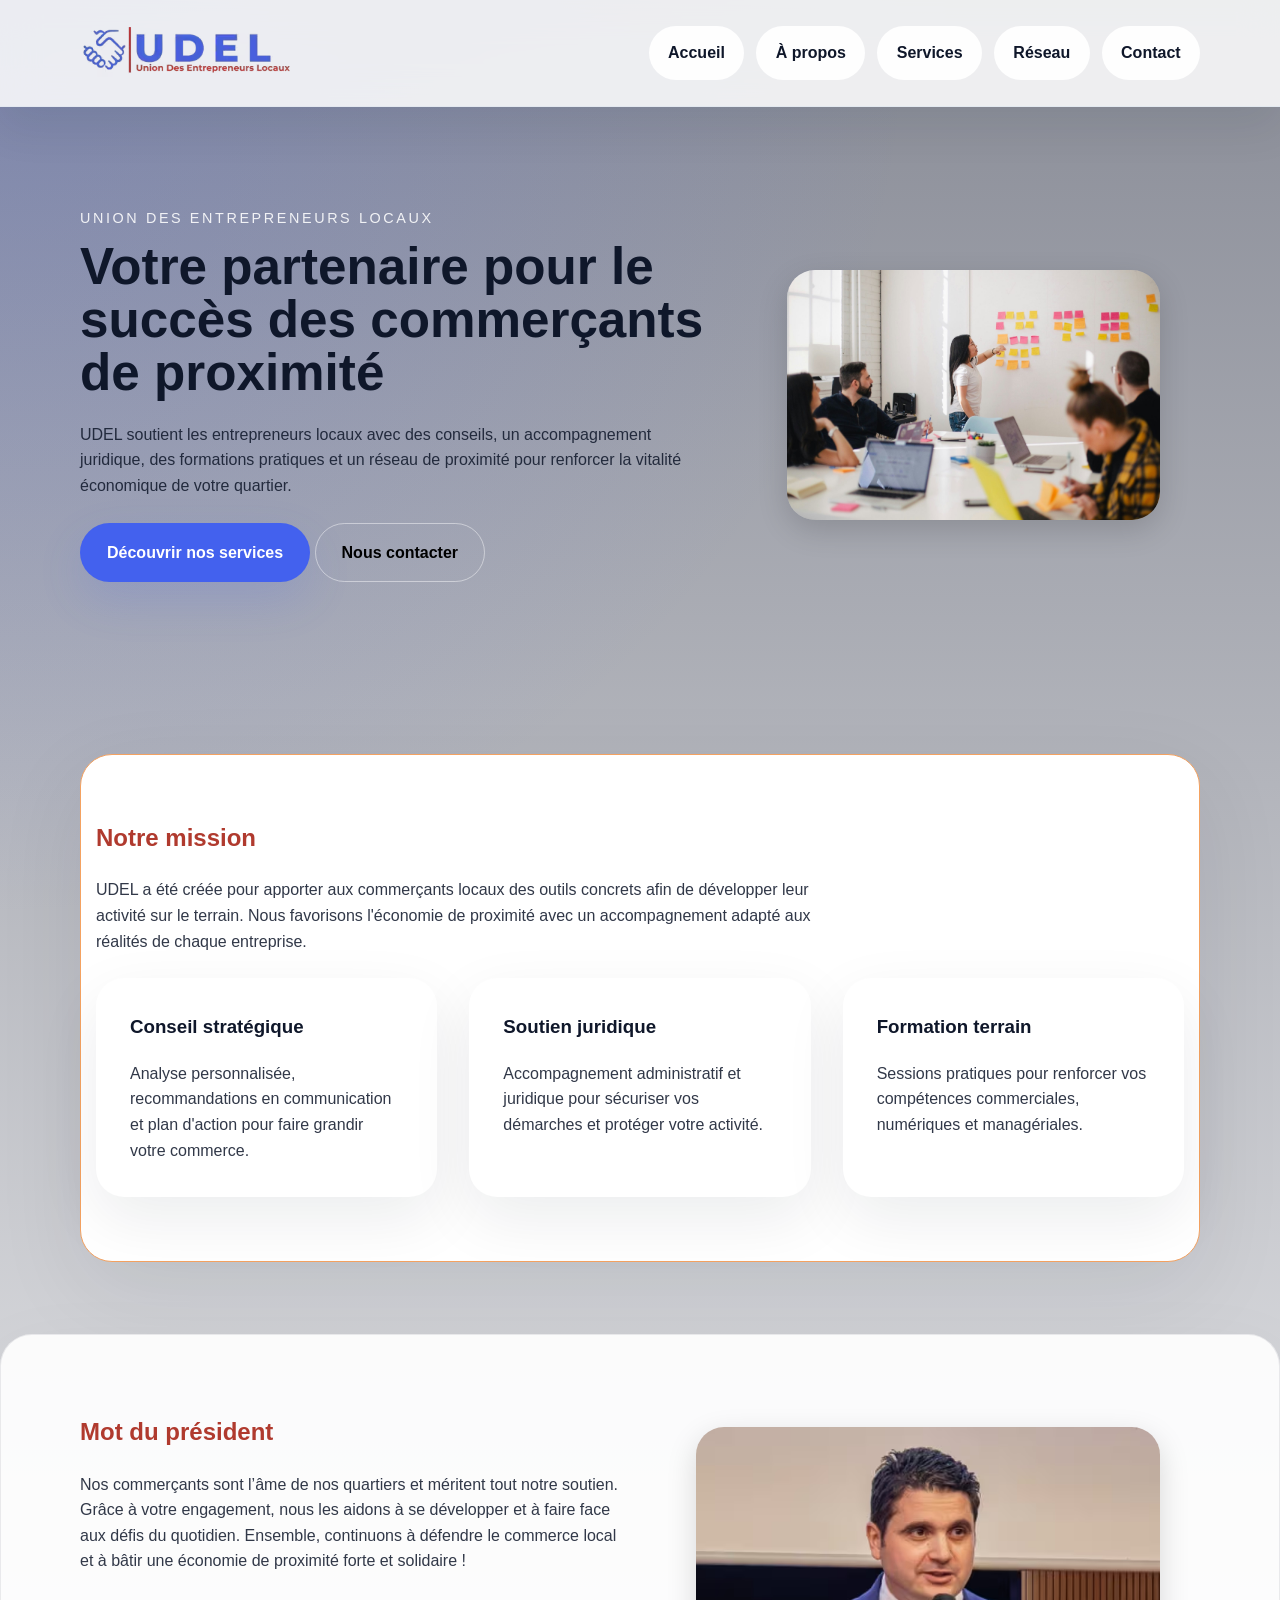
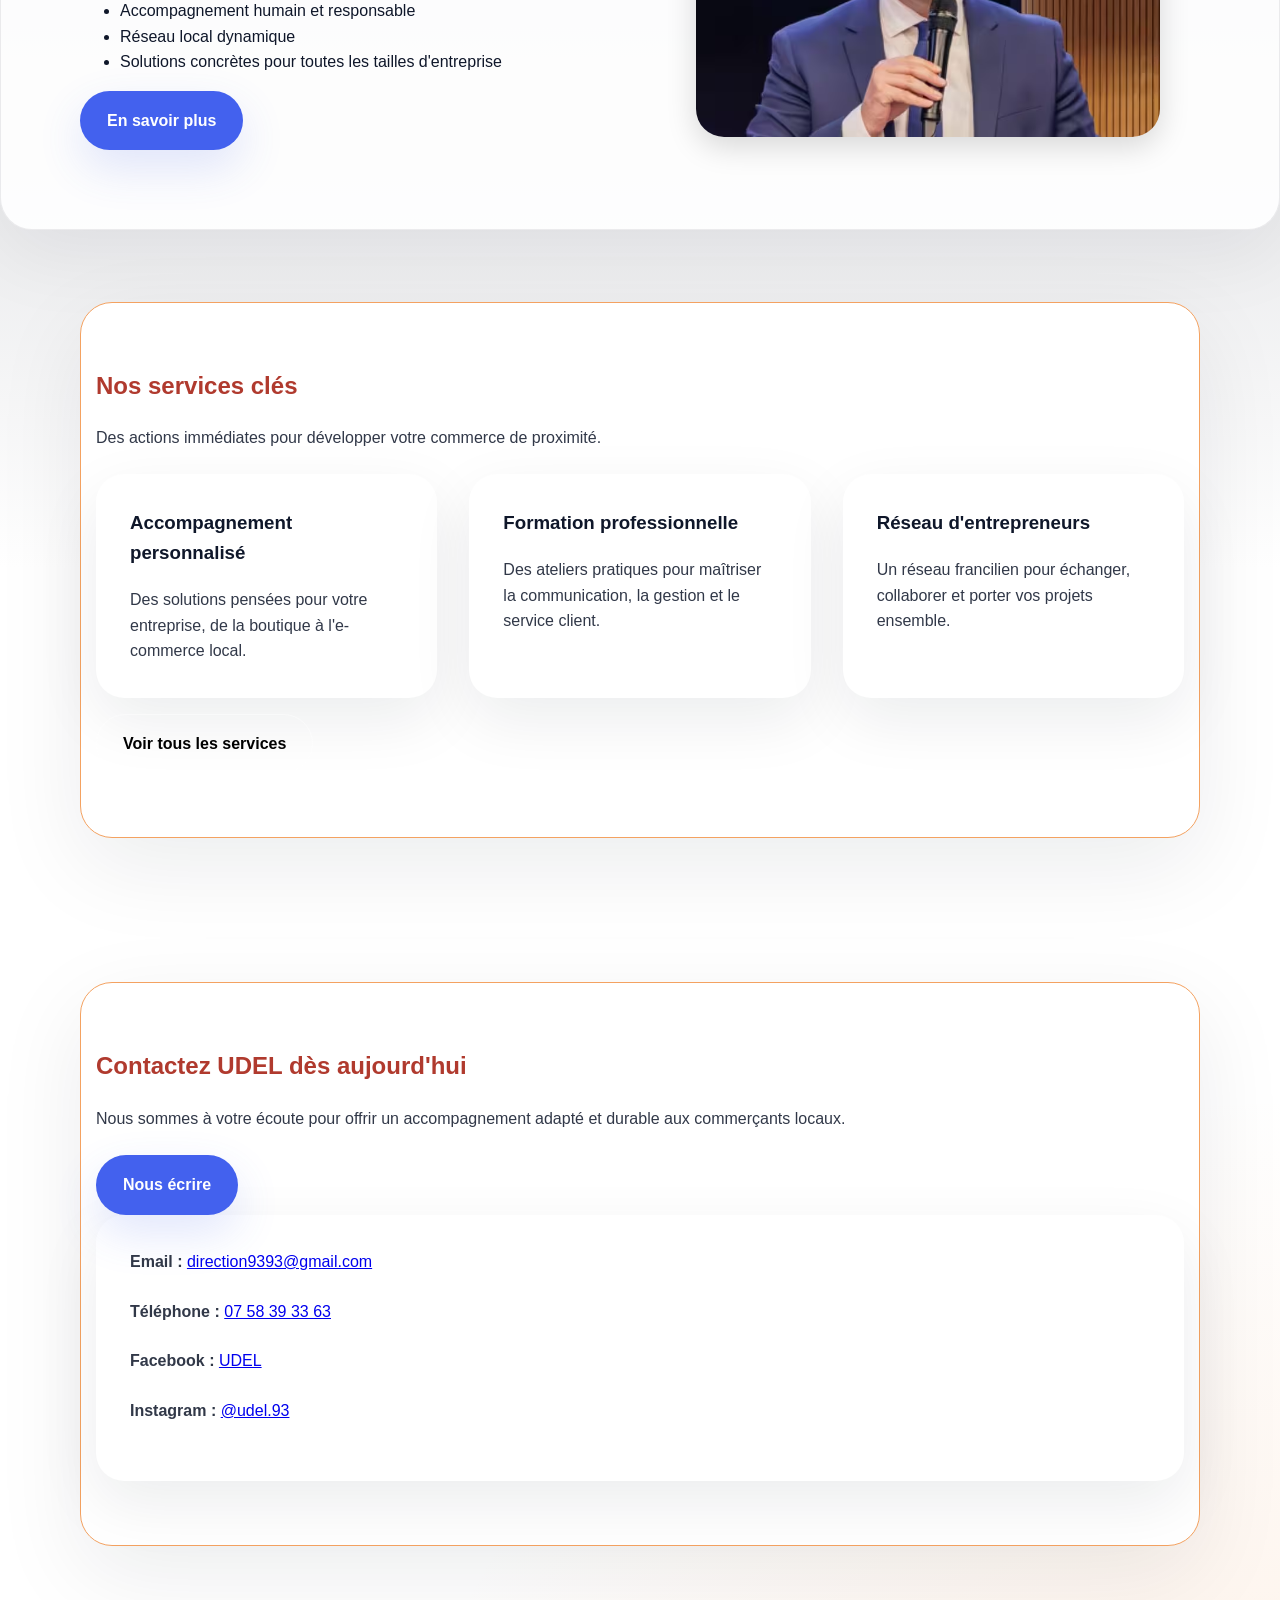
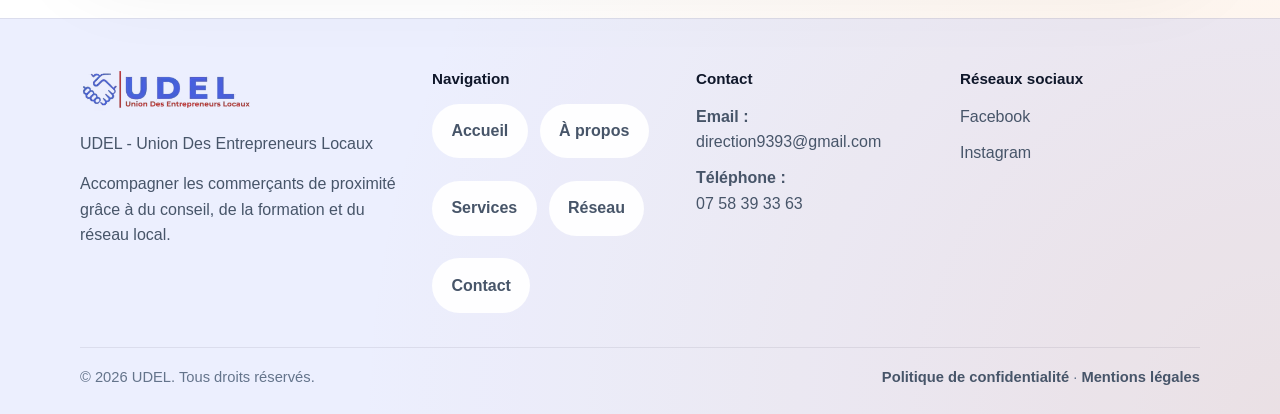
==== index.html @ 40532add "style: Améliorer le pied de page et la navigation avec des logos et des informations de contact" ====
<!doctype html>
<html lang="fr">
<head>
  <meta charset="UTF-8">
  <meta name="viewport" content="width=device-width, initial-scale=1.0">
  <title>Union Des Entrepreneurs Locaux - Accueil | UDEL</title>
  <meta name="description" content="UDEL accompagne les commerçants locaux par du conseil, un soutien juridique, de la formation et la mise en réseau pour renforcer le commerce de proximité.">
  <meta name="keywords" content="entrepreneurs locaux, commerce de proximité, soutien commerçants, association UDEL, formation, réseau local">
  <link rel="canonical" href="https://www.udel.fr/">
  
  <!-- C'EST ICI : Le lien pour afficher le logo dans l'onglet -->
  <link rel="icon" type="image/udel.avif" href="favicon.png">
  
  <link rel="stylesheet" href="styles.css">
</head>
<body>
  <header class="site-header">
    <div class="container header-inner">
      <a class="brand" href="index.html">
        <img src="images/udel.avif" alt="Logo UDEL 'Union Des Entrepreneurs Locaux'" />
      </a>
      <nav aria-label="navigation">
        <a href="index.html">Accueil</a>
        <a href="about.html">À propos</a>
        <a href="services.html">Services</a>
        <a href="reseau.html">Réseau</a>
        <a href="contact.html">Contact</a>
      </nav>
    </div>
  </header>

  <main>
    <section class="hero section-hero">
      <div class="container hero-grid">
        <div>
          <p class="eyebrow">Union Des Entrepreneurs Locaux</p>
          <h1>Votre partenaire pour le succès des commerçants de proximité</h1>
          <p>UDEL soutient les entrepreneurs locaux avec des conseils, un accompagnement juridique, des formations pratiques et un réseau de proximité pour renforcer la vitalité économique de votre quartier.</p>
          <div class="hero-actions">
            <a class="button button-primary" href="services.html">Découvrir nos services</a>
            <a class="button button-secondary" href="contact.html">Nous contacter</a>
          </div>
        </div>
        <figure class="hero-illustration" aria-label="Illustration du commerce local">
          <img src="images/image.jpg " alt="Équipe d'entrepreneurs locaux" />
        </figure>
      </div>
    </section>

    <section class="section content-block" id="mission">
      <div class="container">
        <h2>Notre mission</h2>
        <p>UDEL a été créée pour apporter aux commerçants locaux des outils concrets afin de développer leur activité sur le terrain. Nous favorisons l'économie de proximité avec un accompagnement adapté aux réalités de chaque entreprise.</p>
        <div class="feature-grid">
          <article>
            <h3>Conseil stratégique</h3>
            <p>Analyse personnalisée, recommandations en communication et plan d'action pour faire grandir votre commerce.</p>
          </article>
          <article>
            <h3>Soutien juridique</h3>
            <p>Accompagnement administratif et juridique pour sécuriser vos démarches et protéger votre activité.</p>
          </article>
          <article>
            <h3>Formation terrain</h3>
            <p>Sessions pratiques pour renforcer vos compétences commerciales, numériques et managériales.</p>
          </article>
        </div>
      </div>
    </section>

    <section class="section section-highlight">
      <div class="container highlight-grid">
        <div>
          <h2>Mot du président</h2>
          <p>Nos commerçants sont l’âme de nos quartiers et méritent tout notre soutien. Grâce à votre engagement, nous les aidons à se développer et à faire face aux défis du quotidien. Ensemble, continuons à défendre le commerce local et à bâtir une économie de proximité forte et solidaire !</p>
          <ul>
            <li>Accompagnement humain et responsable</li>
            <li>Réseau local dynamique</li>
            <li>Solutions concrètes pour toutes les tailles d'entreprise</li>
          </ul>
          <a class="button button-primary" href="about.html">En savoir plus</a>
        </div>
        <figure class="highlight-image" aria-label="Équipe d'entrepreneurs locaux">
          <img src="images/massinissa.avif " alt="Équipe d'entrepreneurs locaux" />        </figure>
      </div>
    </section>

    <section class="section" id="services-preview">
      <div class="container">
        <h2>Nos services clés</h2>
        <p>Des actions immédiates pour développer votre commerce de proximité.</p>
        <div class="service-grid">
          <article>
            <h3>Accompagnement personnalisé</h3>
            <p>Des solutions pensées pour votre entreprise, de la boutique à l'e-commerce local.</p>
          </article>
          <article>
            <h3>Formation professionnelle</h3>
            <p>Des ateliers pratiques pour maîtriser la communication, la gestion et le service client.</p>
          </article>
          <article>
            <h3>Réseau d'entrepreneurs</h3>
            <p>Un réseau francilien pour échanger, collaborer et porter vos projets ensemble.</p>
          </article>
        </div>
        <div class="section-actions">
          <a class="button button-secondary" href="services.html">Voir tous les services</a>
        </div>
      </div>
    </section>

    <section class="section section-contact-preview">
      <div class="container contact-preview-grid">
        <div>
          <h2>Contactez UDEL dès aujourd'hui</h2>
          <p>Nous sommes à votre écoute pour offrir un accompagnement adapté et durable aux commerçants locaux.</p>
          <a class="button button-primary" href="contact.html">Nous écrire</a>
        </div>
        <div class="contact-summary">
          <p><strong>Email :</strong> <a href="mailto:direction9393@gmail.com">direction9393@gmail.com</a></p>
          <p><strong>Téléphone :</strong> <a href="tel:0758393363">07 58 39 33 63</a></p>
          <p><strong>Facebook :</strong> <a href="https://www.facebook.com/uniondesentrepreneurslocaux" target="_blank" rel="noopener">UDEL</a></p>
          <p><strong>Instagram :</strong> <a href="https://www.instagram.com/udel.93/" target="_blank" rel="noopener">@udel.93</a></p>
        </div>
      </div>
    </section>
  </main>

  <footer class="site-footer">
    <div class="container footer-grid">
      <div class="footer-branding">
        <a class="brand" href="index.html">
          <img src="images/udel.avif" alt="Logo UDEL" />
        </a>
        <p>UDEL - Union Des Entrepreneurs Locaux</p>
        <p>Accompagner les commerçants de proximité grâce à du conseil, de la formation et du réseau local.</p>
      </div>

      <div class="footer-links">
        <div>
          <h3>Navigation</h3>
          <nav aria-label="Liens de pied de page">
            <a href="index.html">Accueil</a>
            <a href="about.html">À propos</a>
            <a href="services.html">Services</a>
            <a href="reseau.html">Réseau</a>
            <a href="contact.html">Contact</a>
          </nav>
        </div>

        <div>
          <h3>Contact</h3>
          <p><strong>Email :</strong> <a href="mailto:direction9393@gmail.com">direction9393@gmail.com</a></p>
          <p><strong>Téléphone :</strong> <a href="tel:0758393363">07 58 39 33 63</a></p>
        </div>

        <div>
          <h3>Réseaux sociaux</h3>
          <a href="https://www.facebook.com/uniondesentrepreneurslocaux" target="_blank" rel="noopener">Facebook</a>
          <a href="https://www.instagram.com/udel.93/" target="_blank" rel="noopener">Instagram</a>
        </div>
      </div>
    </div>

    <div class="container footer-bottom">
      <p>© 2026 UDEL. Tous droits réservés.</p>
      <p><a href="privacy.html">Politique de confidentialité</a> · <a href="legal.html">Mentions légales</a></p>
    </div>
  </footer>
</body>
</html>
---- styles.css ----
@charset "UTF-8";
:root {
  color-scheme: light;
  font-family: "Inter", "Segoe UI", Tahoma, Geneva, Verdana, sans-serif;
  color: #0F172A;
  /* stronger transition between grey and white */
  background: radial-gradient(circle at top left, rgba(67, 97, 238, 0.22), transparent 24%), radial-gradient(circle at bottom right, rgba(244, 162, 97, 0.18), transparent 24%), linear-gradient(180deg, #888b96 0%, #FFFFFF 60%);
  line-height: 1.6;
  text-rendering: optimizeLegibility;
}

* {
  box-sizing: border-box;
}

html {
  scroll-behavior: smooth;
}

body {
  margin: 0;
  min-height: 100vh;
  background: transparent;
}

img {
  max-width: 100%;
  display: block;
}

.container {
  width: min(1120px, 100% - 32px);
  margin: 0 auto;
}

.site-header {
  position: sticky;
  top: 0;
  z-index: 20;
  background: rgba(255, 255, 255, 0.85);
  backdrop-filter: blur(18px);
  border-bottom: 1px solid rgba(226, 232, 240, 0.8);
  box-shadow: 0 20px 45px rgba(15, 23, 42, 0.08);
}

.header-inner {
  display: flex;
  align-items: center;
  justify-content: space-between;
  gap: 1rem;
  padding: 22px 0;
}

.brand {
  color: #0F172A;
  font-size: 1.55rem;
  font-weight: 800;
  text-decoration: none;
  letter-spacing: 0.02em;
}

.brand > img {
  height: 62px;
}

nav {
  display: flex;
  flex-wrap: wrap;
  gap: 0.75rem;
}

nav a {
  display: inline-flex;
  align-items: center;
  padding: 0.85rem 1.15rem;
  border-radius: 999px;
  color: #0F172A;
  text-decoration: none;
  font-weight: 600;
  background: rgba(255, 255, 255, 0.95);
  border: 1px solid transparent;
  transition: all 0.25s ease;
}

nav a:hover,
nav a:focus-visible {
  color: #4361EE;
  background: rgba(67, 97, 238, 0.12);
  border-color: rgba(67, 97, 238, 0.2);
  transform: translateY(-1px);
}

.section {
  padding: 72px 0;
}

.page-hero,
.section-hero {
  padding: 100px 0;
}

.page-hero {
  background: linear-gradient(135deg, #4361ee 0%, #b03a2e 100%);
  color: #FFFFFF;
  border-radius: 36px;
  box-shadow: 0 40px 120px rgba(15, 23, 42, 0.16);
  overflow: hidden;
}

.page-hero::before {
  content: "";
  position: absolute;
  inset: 0;
  background: radial-gradient(circle at top left, rgba(255, 255, 255, 0.14), transparent 20%), radial-gradient(circle at bottom right, rgba(255, 255, 255, 0.14), transparent 18%);
  pointer-events: none;
}

.hero-grid,
.highlight-grid,
.service-grid,
.feature-grid,
.contact-grid {
  display: grid;
  gap: 32px;
}

.hero-grid {
  grid-template-columns: minmax(0, 1.4fr) minmax(320px, 1fr);
  align-items: center;
}

.hero-illustration,
.highlight-image {
  border-radius: 28px;
  overflow: hidden;
  background: rgba(255, 255, 255, 0.14);
  box-shadow: 0 10px 30px rgba(0, 0, 0, 0.15);
}

.hero-illustration img,
.highlight-image img {
  width: 100%;
  height: auto;
  display: block;
}

.eyebrow {
  margin: 0;
  color: rgba(255, 255, 255, 0.88);
  letter-spacing: 0.18em;
  font-size: 0.9rem;
  text-transform: uppercase;
}

h1 {
  margin: 0.6rem 0 1.4rem;
  font-size: clamp(3rem, 4vw, 4.6rem);
  line-height: 1.04;
}

h2 {
  margin-top: 0;
  color: #B03A2E;
}

p {
  margin: 0 0 1.5rem;
  max-width: 760px;
  color: rgba(15, 23, 42, 0.86);
}

.button, button {
  display: inline-flex;
  align-items: center;
  justify-content: center;
  gap: 0.5rem;
  padding: 16px 26px;
  border-radius: 999px;
  border: 1px solid transparent;
  text-decoration: none;
  font-weight: 700;
  transition: transform 0.25s ease, box-shadow 0.25s ease, background 0.25s ease;
}

.button:hover, button:hover,
.button:focus-visible,
button:focus-visible {
  transform: translateY(-2px);
}

.button-primary {
  background: #4361EE;
  color: #FFFFFF;
  box-shadow: 0 18px 45px rgba(67, 97, 238, 0.16);
  border-color: rgba(67, 97, 238, 0.12);
}

.button-primary:hover,
.button-primary:focus-visible {
  box-shadow: 0 24px 60px rgba(67, 97, 238, 0.24);
  transform: translateY(-2px);
}

.button-secondary {
  background: transparent;
  color: black;
  border-color: rgba(255, 255, 255, 0.45);
}

.section-highlight {
  background: rgba(255, 255, 255, 0.9);
  border-radius: 32px;
  border: 1px solid rgba(15, 23, 42, 0.08);
  box-shadow: 0 26px 80px rgba(15, 23, 42, 0.06);
  padding: 76px 0;
}

.section:not(.section-highlight):not(.page-hero) .container {
  background: #FFFFFF;
  border-radius: 32px;
  /* Ligne à ajouter si vous voulez une vraie bordure visible : */
  border: 1px solid #F4A261;
  box-shadow: 0 28px 90px rgba(15, 23, 42, 0.08);
  padding: 64px 15px;
}

.highlight-grid {
  grid-template-columns: minmax(0, 1fr) minmax(360px, 1fr);
  align-items: center;
}

.service-grid,
.feature-grid {
  grid-template-columns: repeat(3, minmax(0, 1fr));
}

.service-grid article,
.feature-grid article,
.content-block article,
.contact-summary,
.contact-form {
  background: #FFFFFF;
  border: none;
  border-radius: 28px;
  padding: 34px;
  box-shadow: 0 22px 62px rgba(15, 23, 42, 0.08);
}

.service-grid article h3,
.feature-grid article h3 {
  margin-top: 0;
}

.service-grid article p,
.feature-grid article p {
  margin-bottom: 0;
}

.list-check {
  list-style: none;
  margin: 0;
  padding: 0;
  display: grid;
  gap: 14px;
}

.list-check li {
  padding-left: 1.9rem;
  position: relative;
}

.list-check li::before {
  content: "✓";
  position: absolute;
  left: 0;
  color: #4361EE;
  font-weight: 700;
}

.section-actions {
  text-align: left;
}

.section-actions .button, .section-actions button {
  margin-top: 1rem;
}

.contact-grid {
  grid-template-columns: minmax(0, 1fr) minmax(360px, 1fr);
}

.contact-form {
  display: grid;
  gap: 18px;
}

.contact-form label {
  font-weight: 700;
}

.contact-form input,
.contact-form textarea {
  width: 100%;
  padding: 16px 18px;
  border: 1px solid rgba(15, 23, 42, 0.16);
  border-radius: 18px;
  background: rgba(136, 139, 150, 0.95);
  font: inherit;
}

.contact-form textarea {
  resize: vertical;
  min-height: 180px;
}

.site-footer {
  background: rgba(67, 97, 238, 0.1);
  border-top: 1px solid rgba(15, 23, 42, 0.08);
  color: #334155;
  padding: 48px 0 24px;
}

.footer-grid {
  display: grid;
  grid-template-columns: minmax(0, 320px) minmax(0, 1fr);
  gap: 32px;
  align-items: start;
  padding-bottom: 24px;
  border-bottom: 1px solid rgba(15, 23, 42, 0.08);
}

.footer-branding {
  display: grid;
  gap: 14px;
}

.footer-branding .brand img {
  height: 50px;
}

.footer-branding p {
  margin: 0;
  color: #475569;
  max-width: 320px;
}

.footer-links {
  display: grid;
  grid-template-columns: repeat(3, minmax(0, 1fr));
  gap: 24px;
}

.footer-links h3 {
  margin: 0 0 0.75rem;
  color: #0F172A;
  font-size: 0.95rem;
}

.footer-links a,
.footer-links p {
  display: block;
  margin: 0 0 0.65rem;
  text-decoration: none;
  color: #475569;
}

.footer-links a:hover,
.footer-links a:focus-visible {
  color: #4361EE;
}

.footer-bottom {
  display: flex;
  flex-wrap: wrap;
  justify-content: space-between;
  gap: 1rem;
  padding-top: 18px;
}

.footer-bottom p {
  margin: 0;
  color: #64748b;
  font-size: 0.92rem;
}

.footer-bottom a {
  text-decoration: none;
  color: #475569;
  font-weight: 600;
}

.footer-bottom a:hover,
.footer-bottom a:focus-visible {
  color: #0F172A;
}

@media (max-width: 960px) {
  .footer-grid {
    grid-template-columns: 1fr;
  }
  .footer-links {
    grid-template-columns: 1fr 1fr;
  }
}
@media (max-width: 680px) {
  .footer-links {
    grid-template-columns: 1fr;
  }
  .footer-bottom {
    flex-direction: column;
    align-items: flex-start;
  }
}
@media (max-width: 960px) {
  .hero-grid,
  .highlight-grid,
  .contact-grid,
  .service-grid,
  .feature-grid {
    grid-template-columns: 1fr;
  }
  .header-inner {
    flex-direction: column;
    align-items: flex-start;
  }
}
@media (max-width: 680px) {
  .container {
    width: min(100%, 100% - 24px);
  }
  .button, button {
    width: 100%;
  }
  nav {
    width: 100%;
    justify-content: flex-start;
  }
  .page-hero,
  .section-highlight,
  .section:not(.section-highlight):not(.page-hero) .container {
    border-radius: 24px;
  }
}
button {
  background: #4361EE;
  color: #FFFFFF;
  border-color: rgba(67, 97, 238, 0.12);
  cursor: pointer;
}/*# sourceMappingURL=styles.css.map */
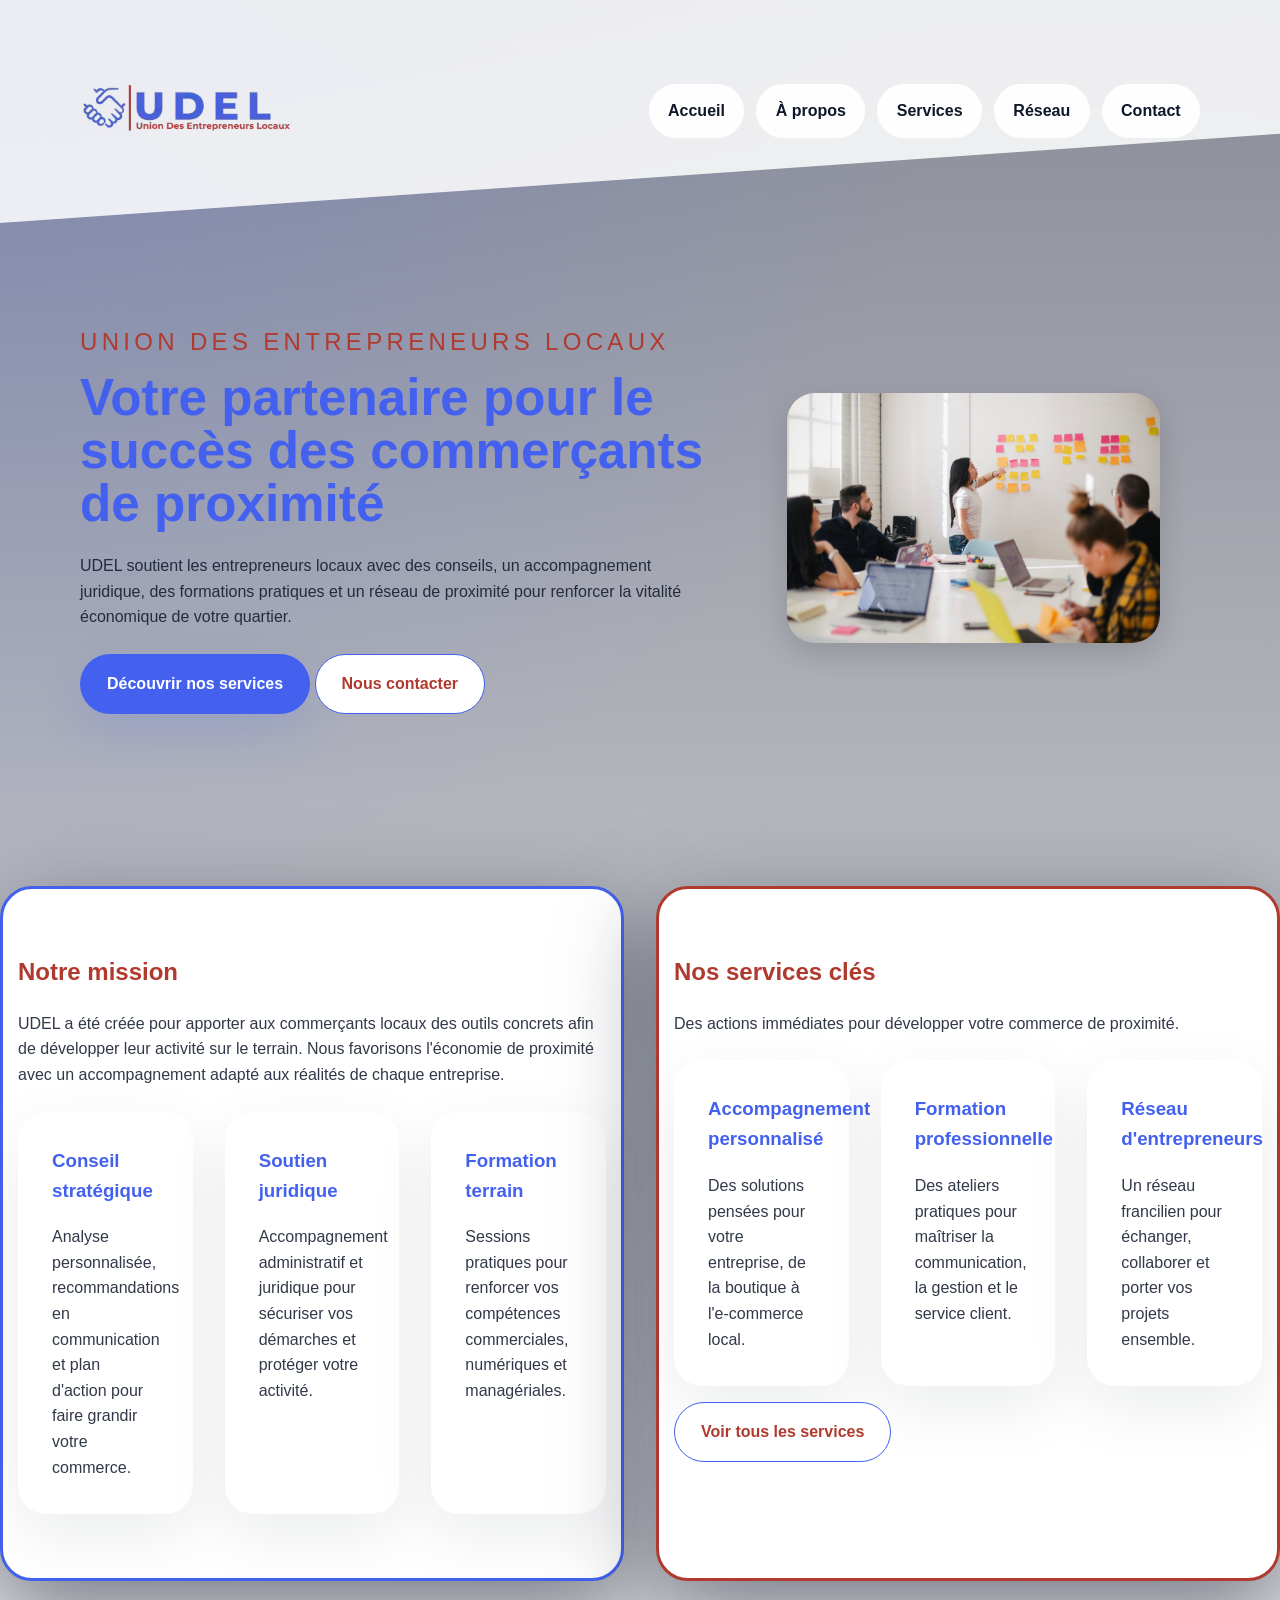
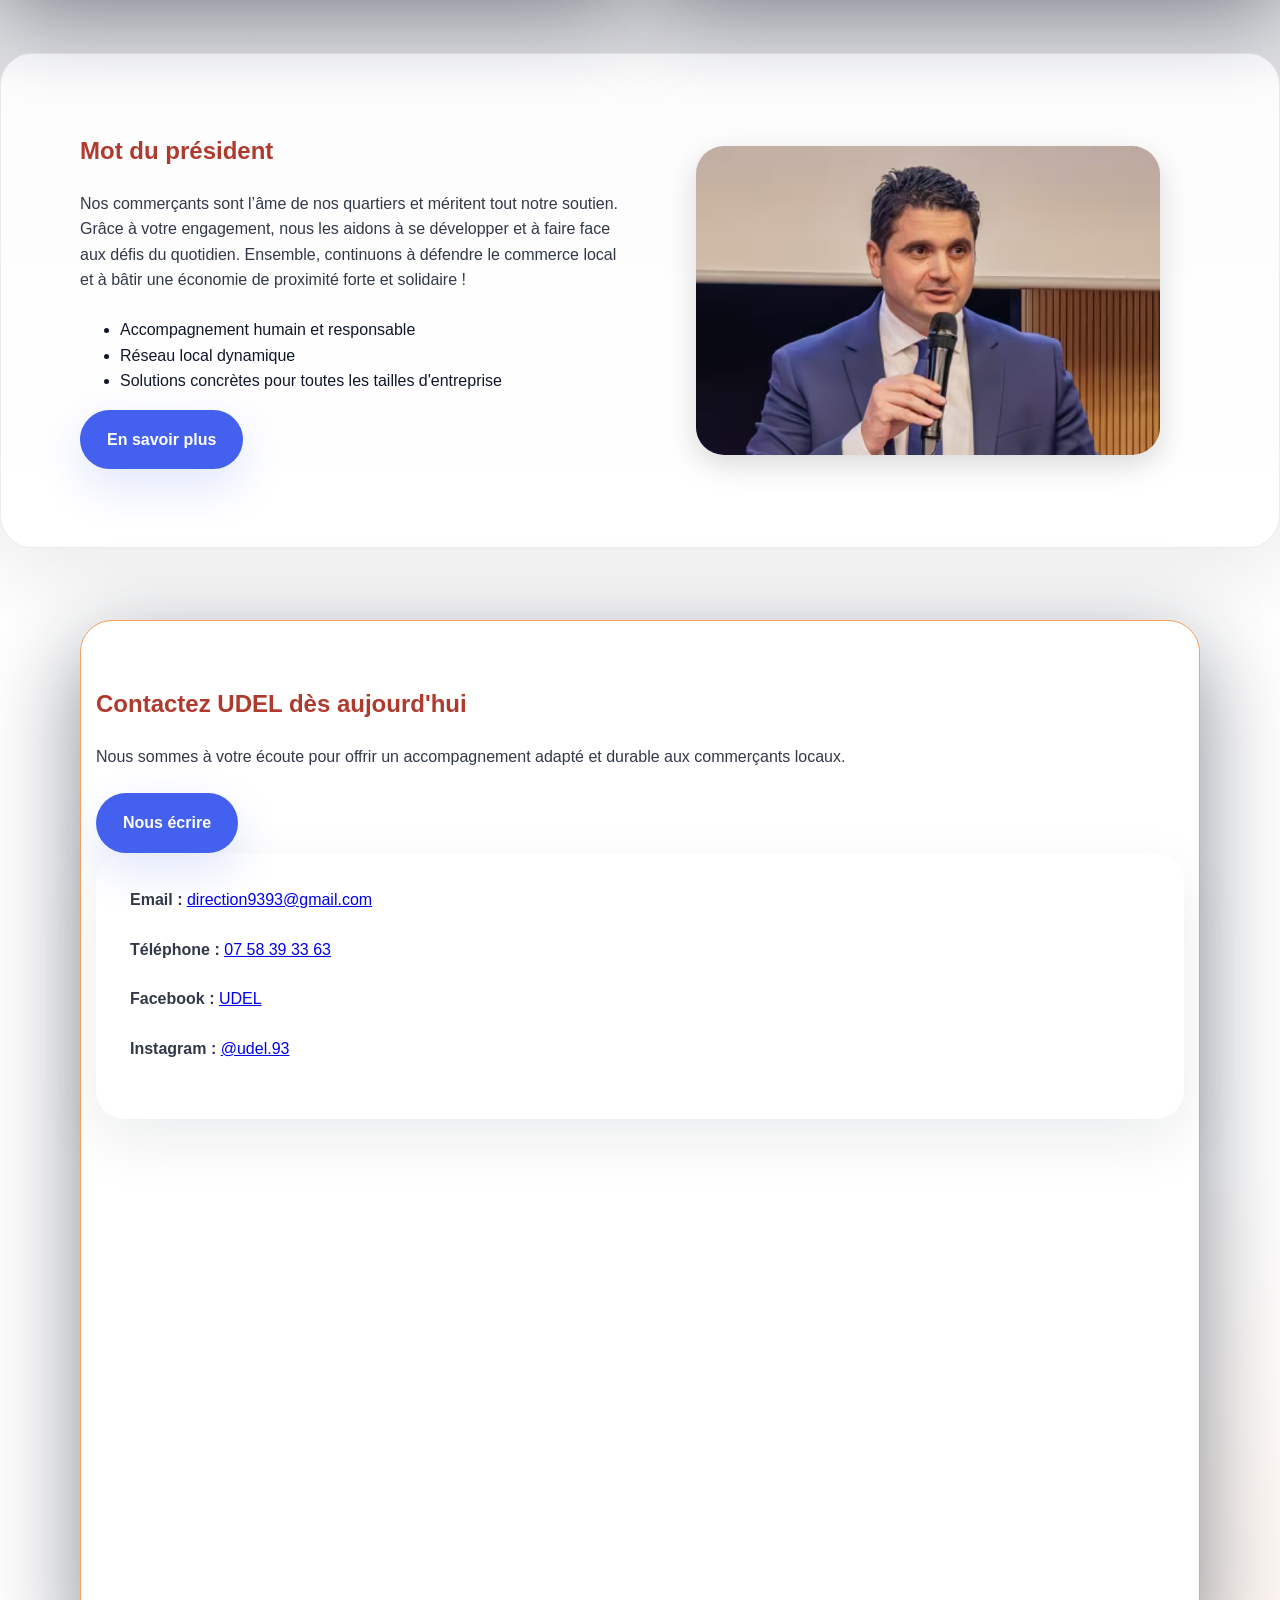
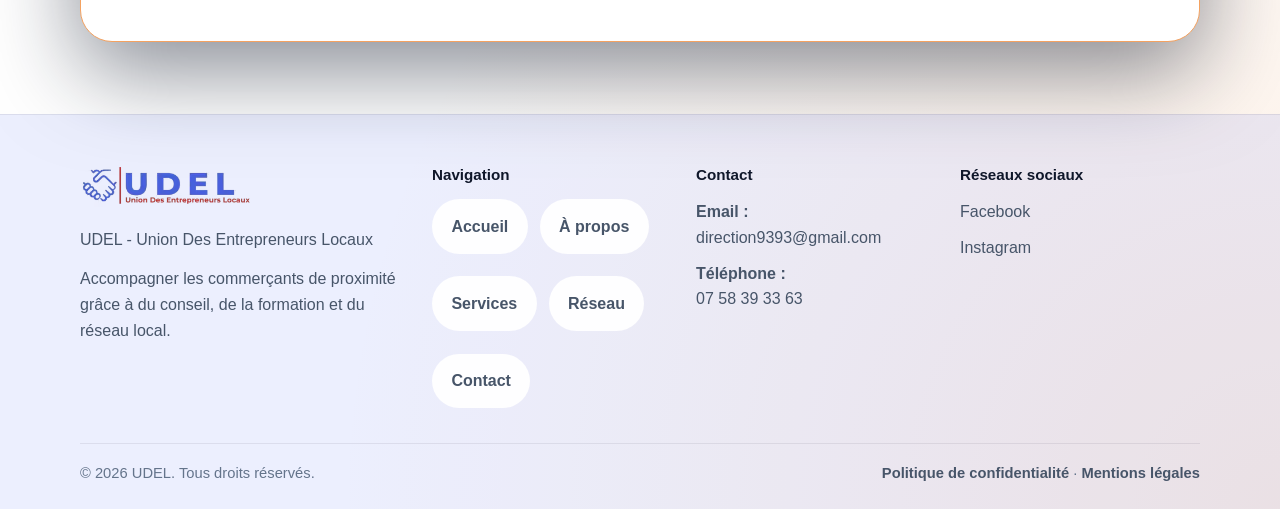
==== commit 653f1a99: "feat: Ajouter une section de services avec des descriptions et des styles correspondants" ====
--- a/index.html
+++ b/index.html
@@ -47,8 +47,8 @@
       </div>
     </section>
 
-    <section class="section content-block" id="mission">
-      <div class="container">
+    <section class="section content-block">
+      <div class="container" id="mission">
         <h2>Notre mission</h2>
         <p>UDEL a été créée pour apporter aux commerçants locaux des outils concrets afin de développer leur activité sur le terrain. Nous favorisons l'économie de proximité avec un accompagnement adapté aux réalités de chaque entreprise.</p>
         <div class="feature-grid">
@@ -66,27 +66,7 @@
           </article>
         </div>
       </div>
-    </section>
-
-    <section class="section section-highlight">
-      <div class="container highlight-grid">
-        <div>
-          <h2>Mot du président</h2>
-          <p>Nos commerçants sont l’âme de nos quartiers et méritent tout notre soutien. Grâce à votre engagement, nous les aidons à se développer et à faire face aux défis du quotidien. Ensemble, continuons à défendre le commerce local et à bâtir une économie de proximité forte et solidaire !</p>
-          <ul>
-            <li>Accompagnement humain et responsable</li>
-            <li>Réseau local dynamique</li>
-            <li>Solutions concrètes pour toutes les tailles d'entreprise</li>
-          </ul>
-          <a class="button button-primary" href="about.html">En savoir plus</a>
-        </div>
-        <figure class="highlight-image" aria-label="Équipe d'entrepreneurs locaux">
-          <img src="images/massinissa.avif " alt="Équipe d'entrepreneurs locaux" />        </figure>
-      </div>
-    </section>
-
-    <section class="section" id="services-preview">
-      <div class="container">
+            <div class="container" id="services">
         <h2>Nos services clés</h2>
         <p>Des actions immédiates pour développer votre commerce de proximité.</p>
         <div class="service-grid">
@@ -109,6 +89,24 @@
       </div>
     </section>
 
+    <section class="section section-highlight">
+      <div class="container highlight-grid">
+        <div>
+          <h2>Mot du président</h2>
+          <p>Nos commerçants sont l’âme de nos quartiers et méritent tout notre soutien. Grâce à votre engagement, nous les aidons à se développer et à faire face aux défis du quotidien. Ensemble, continuons à défendre le commerce local et à bâtir une économie de proximité forte et solidaire !</p>
+          <ul>
+            <li>Accompagnement humain et responsable</li>
+            <li>Réseau local dynamique</li>
+            <li>Solutions concrètes pour toutes les tailles d'entreprise</li>
+          </ul>
+          <a class="button button-primary" href="about.html">En savoir plus</a>
+        </div>
+        <figure class="highlight-image" aria-label="Équipe d'entrepreneurs locaux">
+          <img src="images/massinissa.avif " alt="Équipe d'entrepreneurs locaux" />        </figure>
+      </div>
+    </section>
+
+
     <section class="section section-contact-preview">
       <div class="container contact-preview-grid">
         <div>
@@ -122,7 +120,18 @@
           <p><strong>Facebook :</strong> <a href="https://www.facebook.com/uniondesentrepreneurslocaux" target="_blank" rel="noopener">UDEL</a></p>
           <p><strong>Instagram :</strong> <a href="https://www.instagram.com/udel.93/" target="_blank" rel="noopener">@udel.93</a></p>
         </div>
+        <div id="map-container" class="map-placeholder">
+          <iframe 
+            title="Carte de localisation de l'entreprise"
+            width="100%" 
+            height="450" 
+            style="border: 0; border-radius: 8px;"
+            src="https://www.openstreetmap.org/export/embed.html?bbox=2.3795%2C48.9130%2C2.3845%2C48.9155&amp;layer=mapnik&amp;marker=48.91419%2C2.38162"
+            loading="lazy">
+          </iframe>
+
       </div>
+
     </section>
   </main>
 
--- a/styles.css
+++ b/styles.css
@@ -17,6 +17,20 @@
   scroll-behavior: smooth;
 }
 
+#mission {
+  border: 3px solid #4361EE;
+}
+#mission h3 {
+  color: #4361EE;
+}
+
+#services {
+  border: 3px solid #B03A2E;
+}
+#services h3 {
+  color: #4361EE;
+}
+
 body {
   margin: 0;
   min-height: 100vh;
@@ -41,6 +55,7 @@
   backdrop-filter: blur(18px);
   border-bottom: 1px solid rgba(226, 232, 240, 0.8);
   box-shadow: 0 20px 45px rgba(15, 23, 42, 0.08);
+  clip-path: polygon(0 0, 100% 0, 100% 60%, 0 100%);
 }
 
 .header-inner {
@@ -48,7 +63,7 @@
   align-items: center;
   justify-content: space-between;
   gap: 1rem;
-  padding: 22px 0;
+  padding: 80px 0;
 }
 
 .brand {
@@ -146,9 +161,9 @@
 
 .eyebrow {
   margin: 0;
-  color: rgba(255, 255, 255, 0.88);
+  color: #B03A2E;
   letter-spacing: 0.18em;
-  font-size: 0.9rem;
+  font-size: 1.5rem;
   text-transform: uppercase;
 }
 
@@ -156,6 +171,7 @@
   margin: 0.6rem 0 1.4rem;
   font-size: clamp(3rem, 4vw, 4.6rem);
   line-height: 1.04;
+  color: #4361EE;
 }
 
 h2 {
@@ -203,8 +219,9 @@
 
 .button-secondary {
   background: transparent;
-  color: black;
-  border-color: rgba(255, 255, 255, 0.45);
+  color: #B03A2E;
+  border-color: #4361EE;
+  background: white;
 }
 
 .section-highlight {
@@ -220,7 +237,7 @@
   border-radius: 32px;
   /* Ligne à ajouter si vous voulez une vraie bordure visible : */
   border: 1px solid #F4A261;
-  box-shadow: 0 28px 90px rgba(15, 23, 42, 0.08);
+  box-shadow: 0 28px 90px rgba(15, 23, 42, 0.5);
   padding: 64px 15px;
 }
 
@@ -232,6 +249,11 @@
 .service-grid,
 .feature-grid {
   grid-template-columns: repeat(3, minmax(0, 1fr));
+}
+
+.content-block {
+  display: flex;
+  gap: 32px;
 }
 
 .service-grid article,
@@ -401,6 +423,10 @@
   .footer-links {
     grid-template-columns: 1fr 1fr;
   }
+  .content-block {
+    display: block;
+    gap: 32px;
+  }
 }
 @media (max-width: 680px) {
   .footer-links {
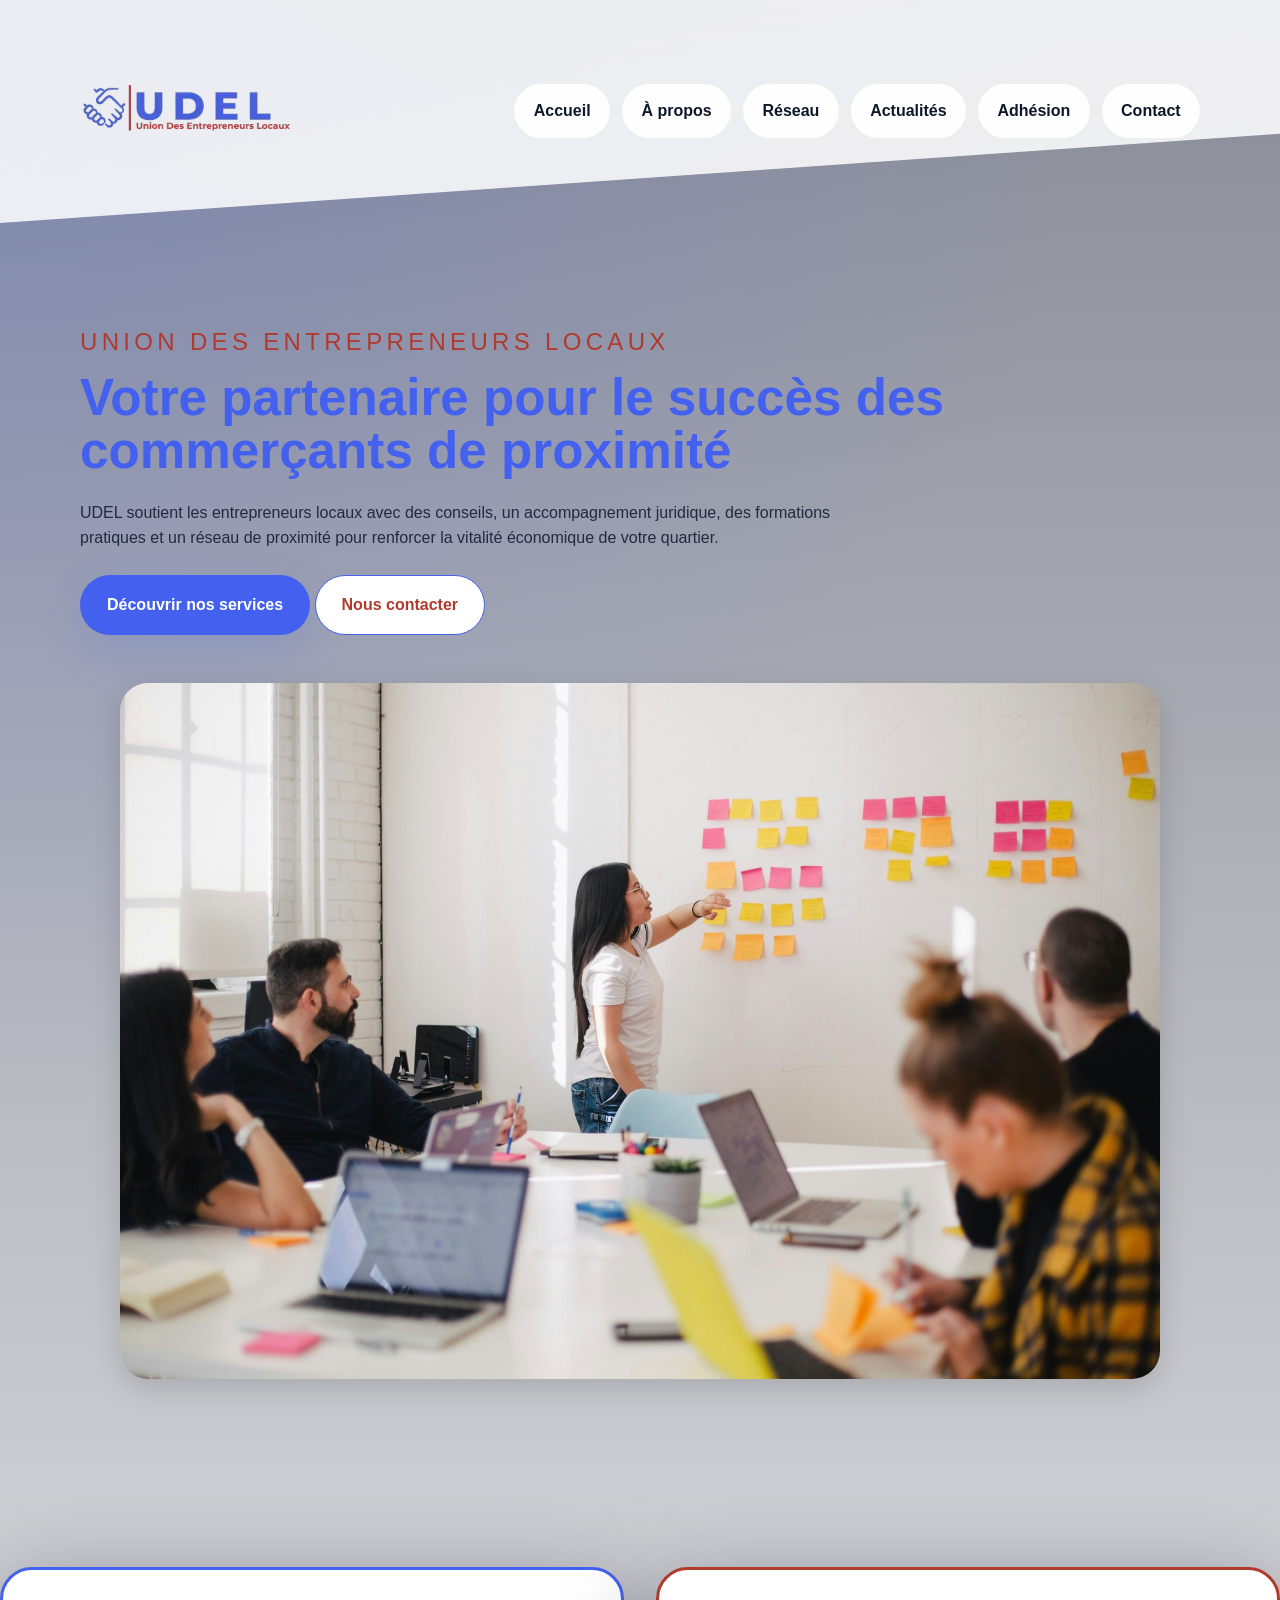
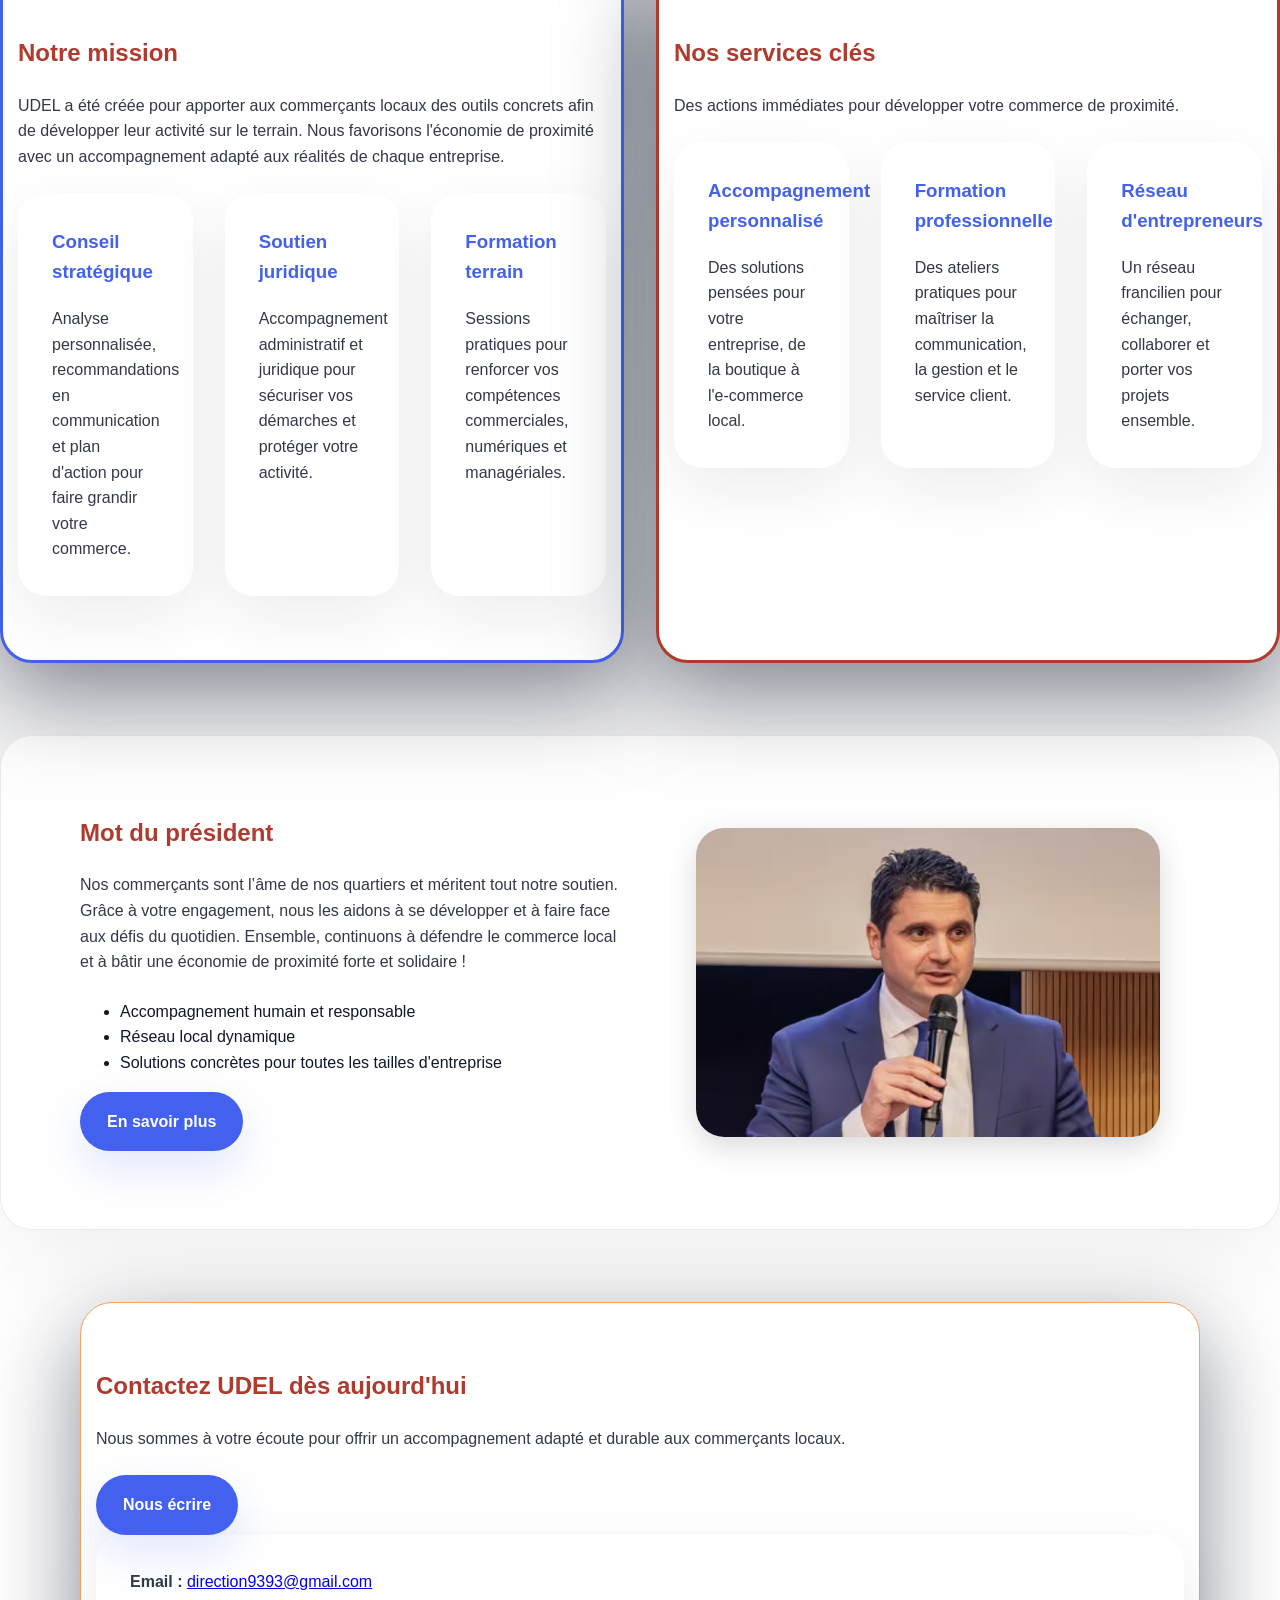
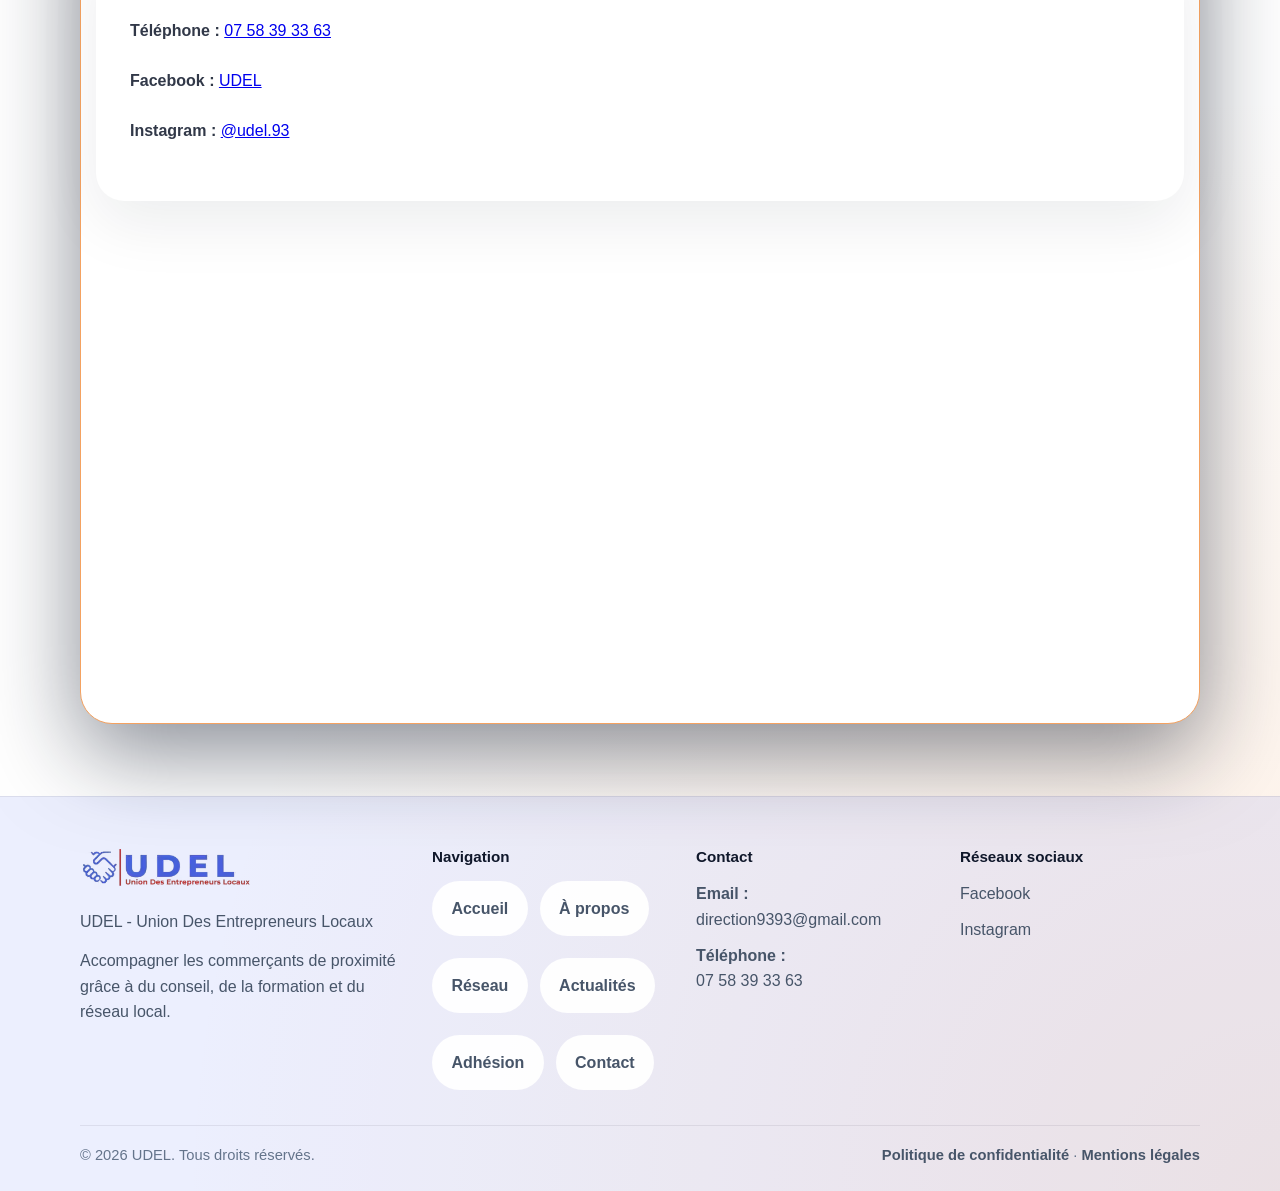
==== commit b66af127: "feat: Update about page content and navigation links; add new pages for news and membership - Change" ====
--- a/index.html
+++ b/index.html
@@ -22,8 +22,9 @@
       <nav aria-label="navigation">
         <a href="index.html">Accueil</a>
         <a href="about.html">À propos</a>
-        <a href="services.html">Services</a>
         <a href="reseau.html">Réseau</a>
+        <a href="actualité.html">Actualités</a>
+        <a href="adhésion.html">Adhésion</a>
         <a href="contact.html">Contact</a>
       </nav>
     </div>
@@ -83,9 +84,7 @@
             <p>Un réseau francilien pour échanger, collaborer et porter vos projets ensemble.</p>
           </article>
         </div>
-        <div class="section-actions">
-          <a class="button button-secondary" href="services.html">Voir tous les services</a>
-        </div>
+
       </div>
     </section>
 
@@ -148,11 +147,12 @@
       <div class="footer-links">
         <div>
           <h3>Navigation</h3>
-          <nav aria-label="Liens de pied de page">
+          <nav aria-label="navigation">
             <a href="index.html">Accueil</a>
             <a href="about.html">À propos</a>
-            <a href="services.html">Services</a>
             <a href="reseau.html">Réseau</a>
+            <a href="actualité.html">Actualités</a>
+            <a href="adhésion.html">Adhésion</a>
             <a href="contact.html">Contact</a>
           </nav>
         </div>
--- a/styles.css
+++ b/styles.css
@@ -27,7 +27,8 @@
 #services {
   border: 3px solid #B03A2E;
 }
-#services h3 {
+
+h3 {
   color: #4361EE;
 }
 
@@ -83,7 +84,6 @@
   flex-wrap: wrap;
   gap: 0.75rem;
 }
-
 nav a {
   display: inline-flex;
   align-items: center;
@@ -115,10 +115,8 @@
 }
 
 .page-hero {
-  background: linear-gradient(135deg, #4361ee 0%, #b03a2e 100%);
   color: #FFFFFF;
   border-radius: 36px;
-  box-shadow: 0 40px 120px rgba(15, 23, 42, 0.16);
   overflow: hidden;
 }
 
@@ -140,7 +138,7 @@
 }
 
 .hero-grid {
-  grid-template-columns: minmax(0, 1.4fr) minmax(320px, 1fr);
+  /*grid-template-columns: minmax(0, 1.4fr) minmax(320px, 1fr);*/
   align-items: center;
 }
 
@@ -398,13 +396,11 @@
   gap: 1rem;
   padding-top: 18px;
 }
-
 .footer-bottom p {
   margin: 0;
   color: #64748b;
   font-size: 0.92rem;
 }
-
 .footer-bottom a {
   text-decoration: none;
   color: #475569;
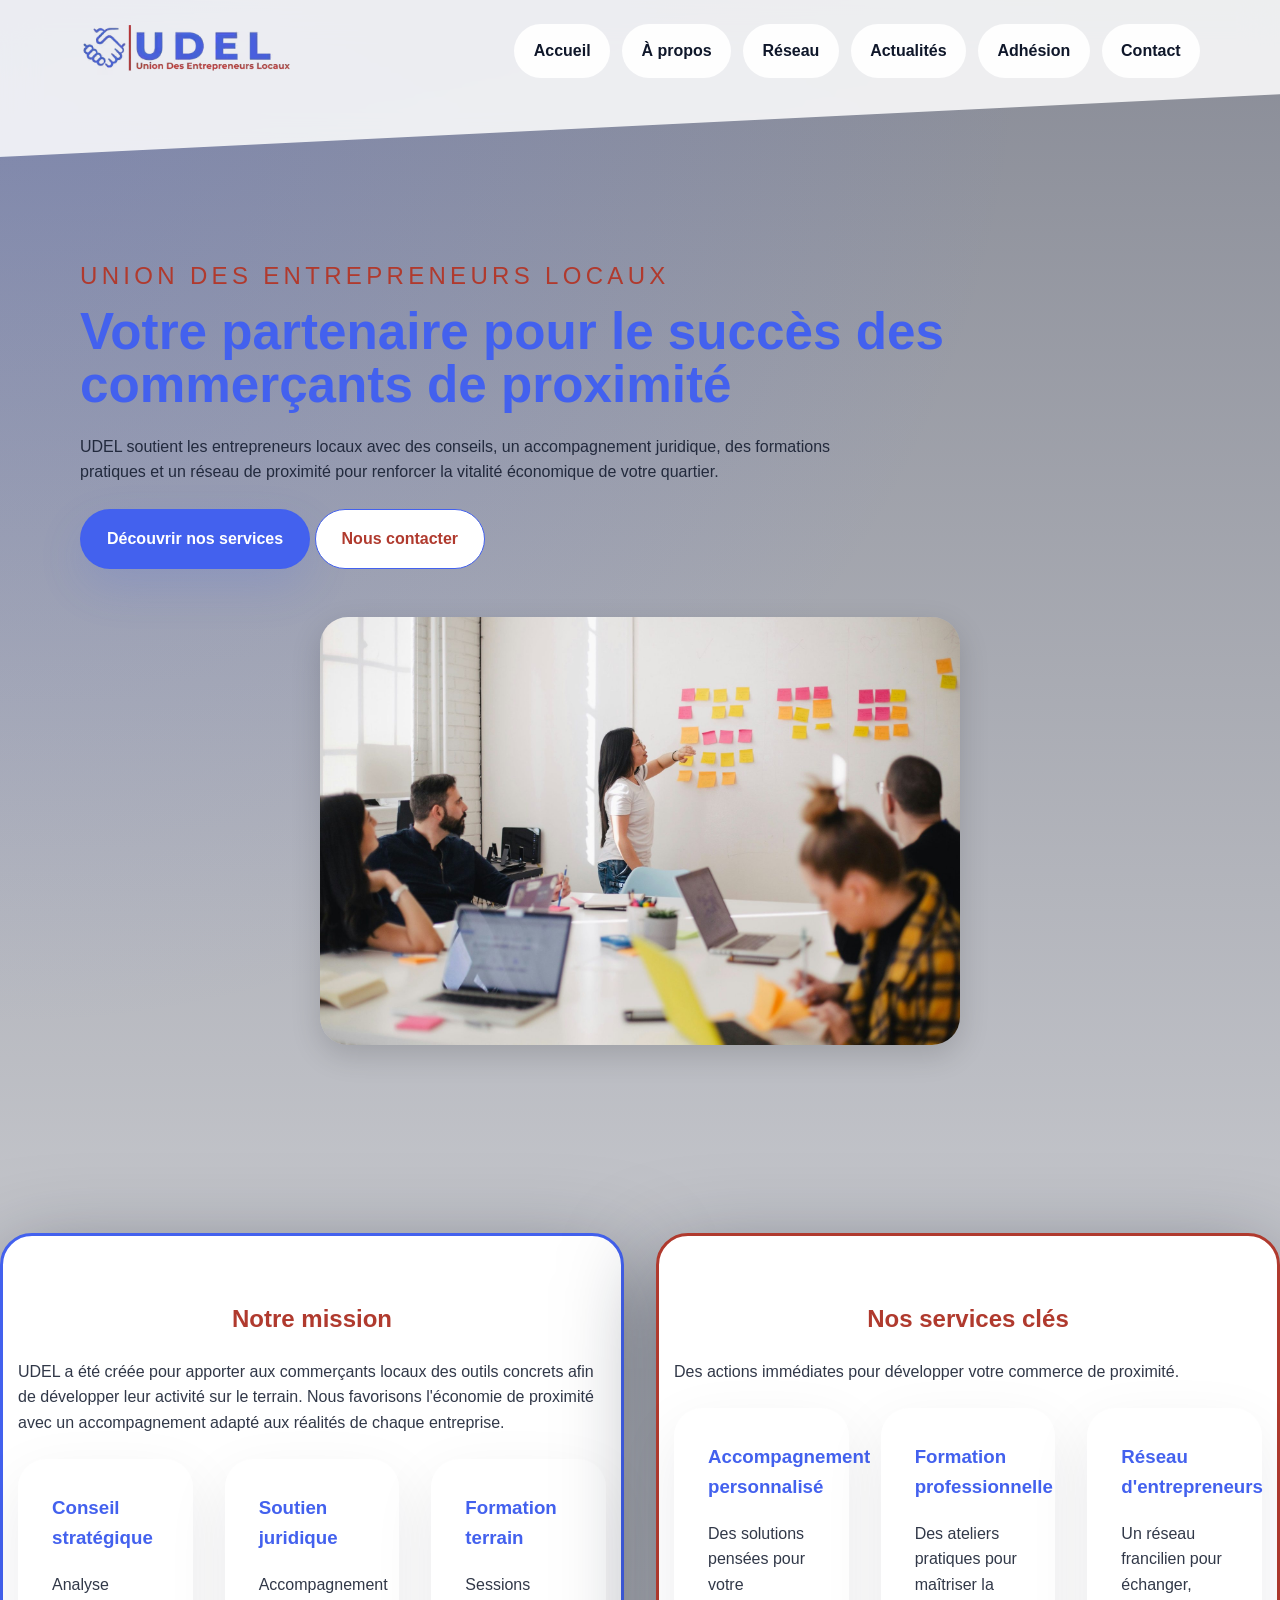
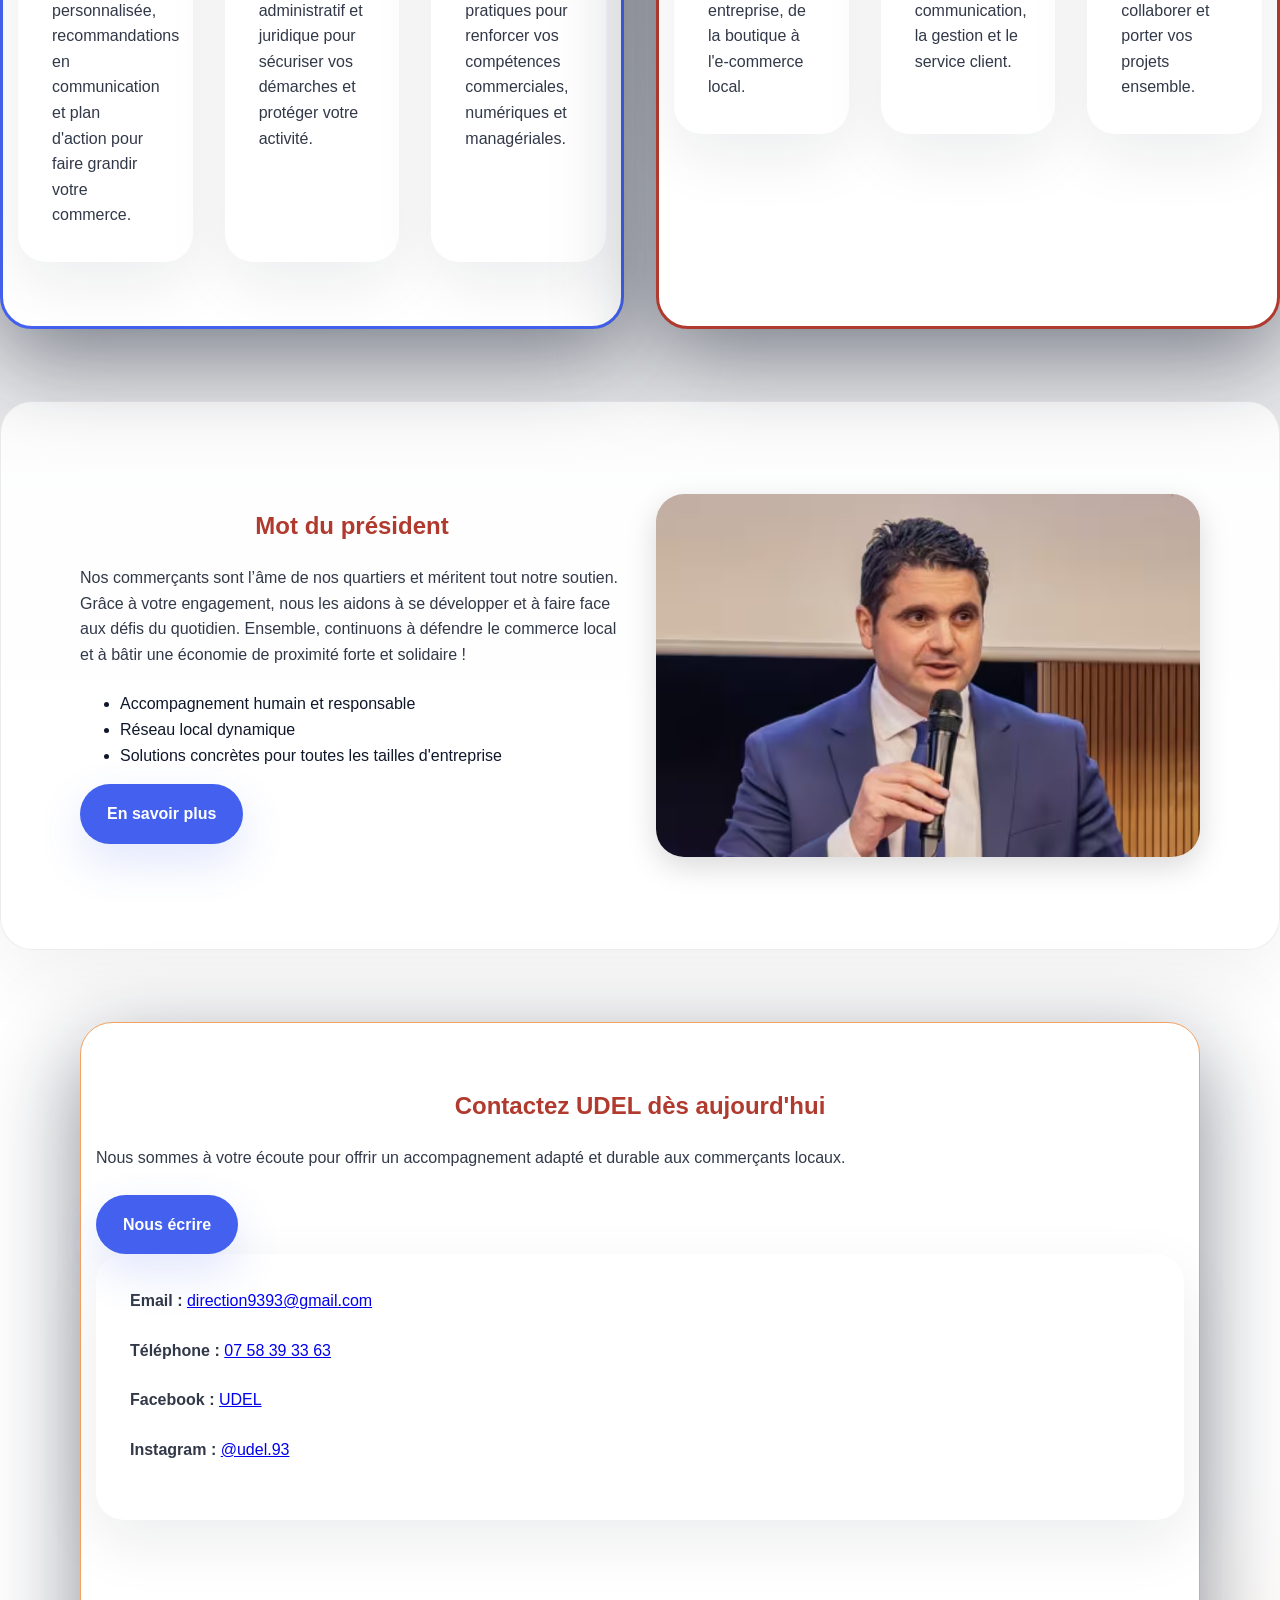
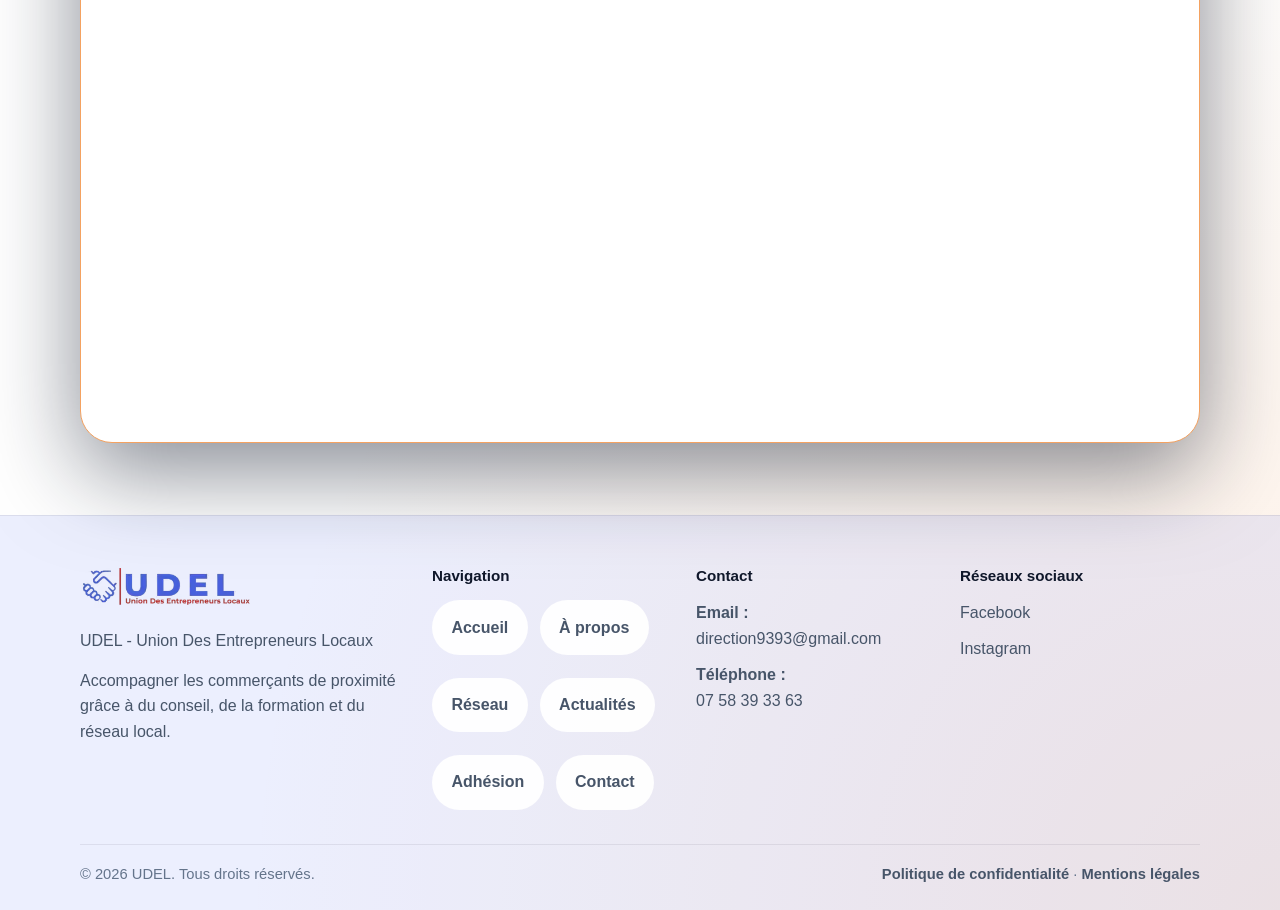
==== commit 010fb894: "Update actualit and adhesion pages with new content and structure; add recent articles and enhance s" ====
--- a/index.html
+++ b/index.html
@@ -101,7 +101,8 @@
           <a class="button button-primary" href="about.html">En savoir plus</a>
         </div>
         <figure class="highlight-image" aria-label="Équipe d'entrepreneurs locaux">
-          <img src="images/massinissa.avif " alt="Équipe d'entrepreneurs locaux" />        </figure>
+          <img src="images/massinissa.avif " alt="Équipe d'entrepreneurs locaux" />       
+         </figure>
       </div>
     </section>
 
--- a/styles.css
+++ b/styles.css
@@ -57,6 +57,8 @@
   border-bottom: 1px solid rgba(226, 232, 240, 0.8);
   box-shadow: 0 20px 45px rgba(15, 23, 42, 0.08);
   clip-path: polygon(0 0, 100% 0, 100% 60%, 0 100%);
+  padding: 8px 0;
+  padding-bottom: 62px;
 }
 
 .header-inner {
@@ -64,7 +66,7 @@
   align-items: center;
   justify-content: space-between;
   gap: 1rem;
-  padding: 80px 0;
+  padding: 12px 0;
 }
 
 .brand {
@@ -132,9 +134,47 @@
 .highlight-grid,
 .service-grid,
 .feature-grid,
-.contact-grid {
+.contact-grid,
+.article-grid {
   display: grid;
   gap: 32px;
+}
+
+.article-grid {
+  grid-template-columns: repeat(auto-fit, minmax(280px, 1fr));
+}
+
+.article-card {
+  background: #FFFFFF;
+  border: 1px solid rgba(15, 23, 42, 0.12);
+  border-radius: 28px;
+  padding: 1.75rem;
+  box-shadow: 0 16px 40px rgba(15, 23, 42, 0.06);
+  display: flex;
+  flex-direction: column;
+  gap: 1rem;
+}
+
+.article-card time {
+  color: #B03A2E;
+  font-size: 0.95rem;
+}
+
+.article-card h3 {
+  margin: 0;
+  font-size: 1.25rem;
+  line-height: 1.3;
+}
+
+.article-card p {
+  margin: 0;
+  color: rgba(15, 23, 42, 0.8);
+  flex: 1;
+}
+
+.article-card a {
+  align-self: flex-start;
+  margin-top: auto;
 }
 
 .hero-grid {
@@ -148,13 +188,8 @@
   overflow: hidden;
   background: rgba(255, 255, 255, 0.14);
   box-shadow: 0 10px 30px rgba(0, 0, 0, 0.15);
-}
-
-.hero-illustration img,
-.highlight-image img {
-  width: 100%;
-  height: auto;
-  display: block;
+  max-width: 640px;
+  margin-inline: auto;
 }
 
 .eyebrow {
@@ -175,6 +210,7 @@
 h2 {
   margin-top: 0;
   color: #B03A2E;
+  text-align: center;
 }
 
 p {
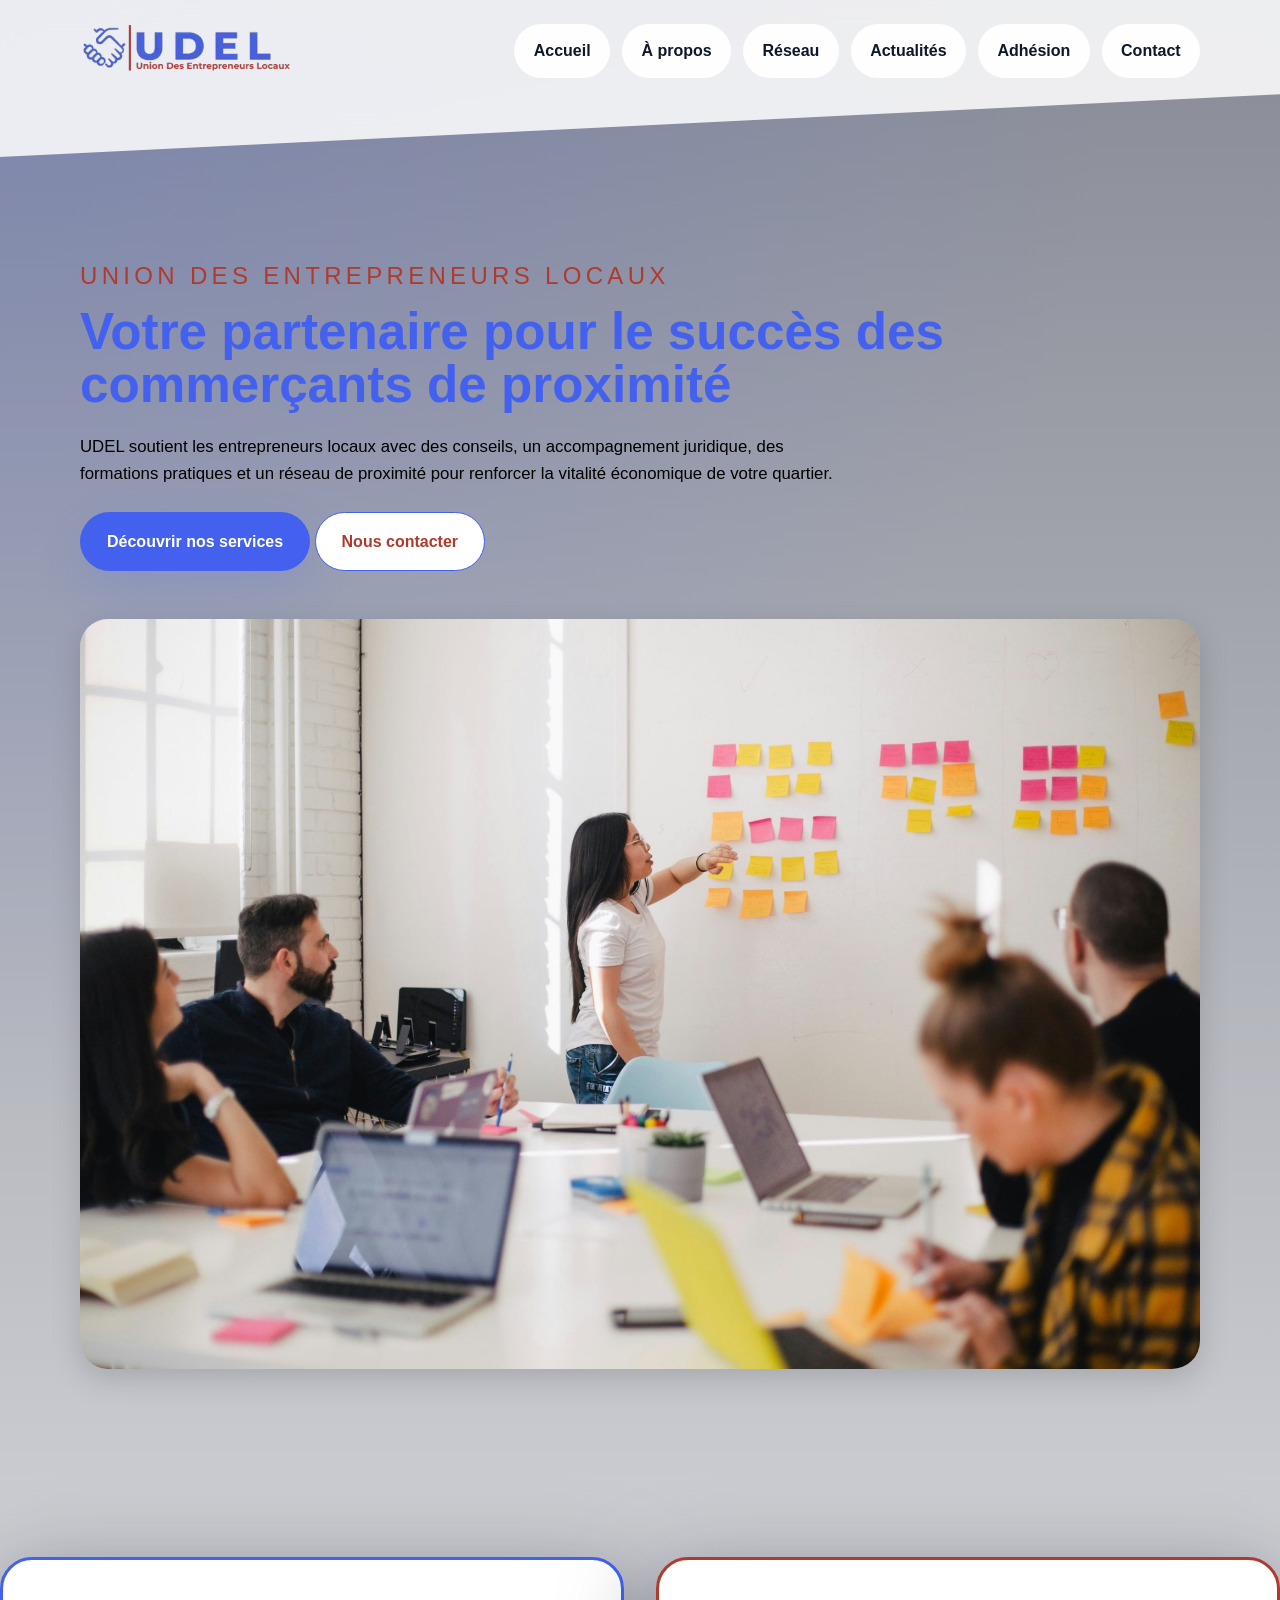
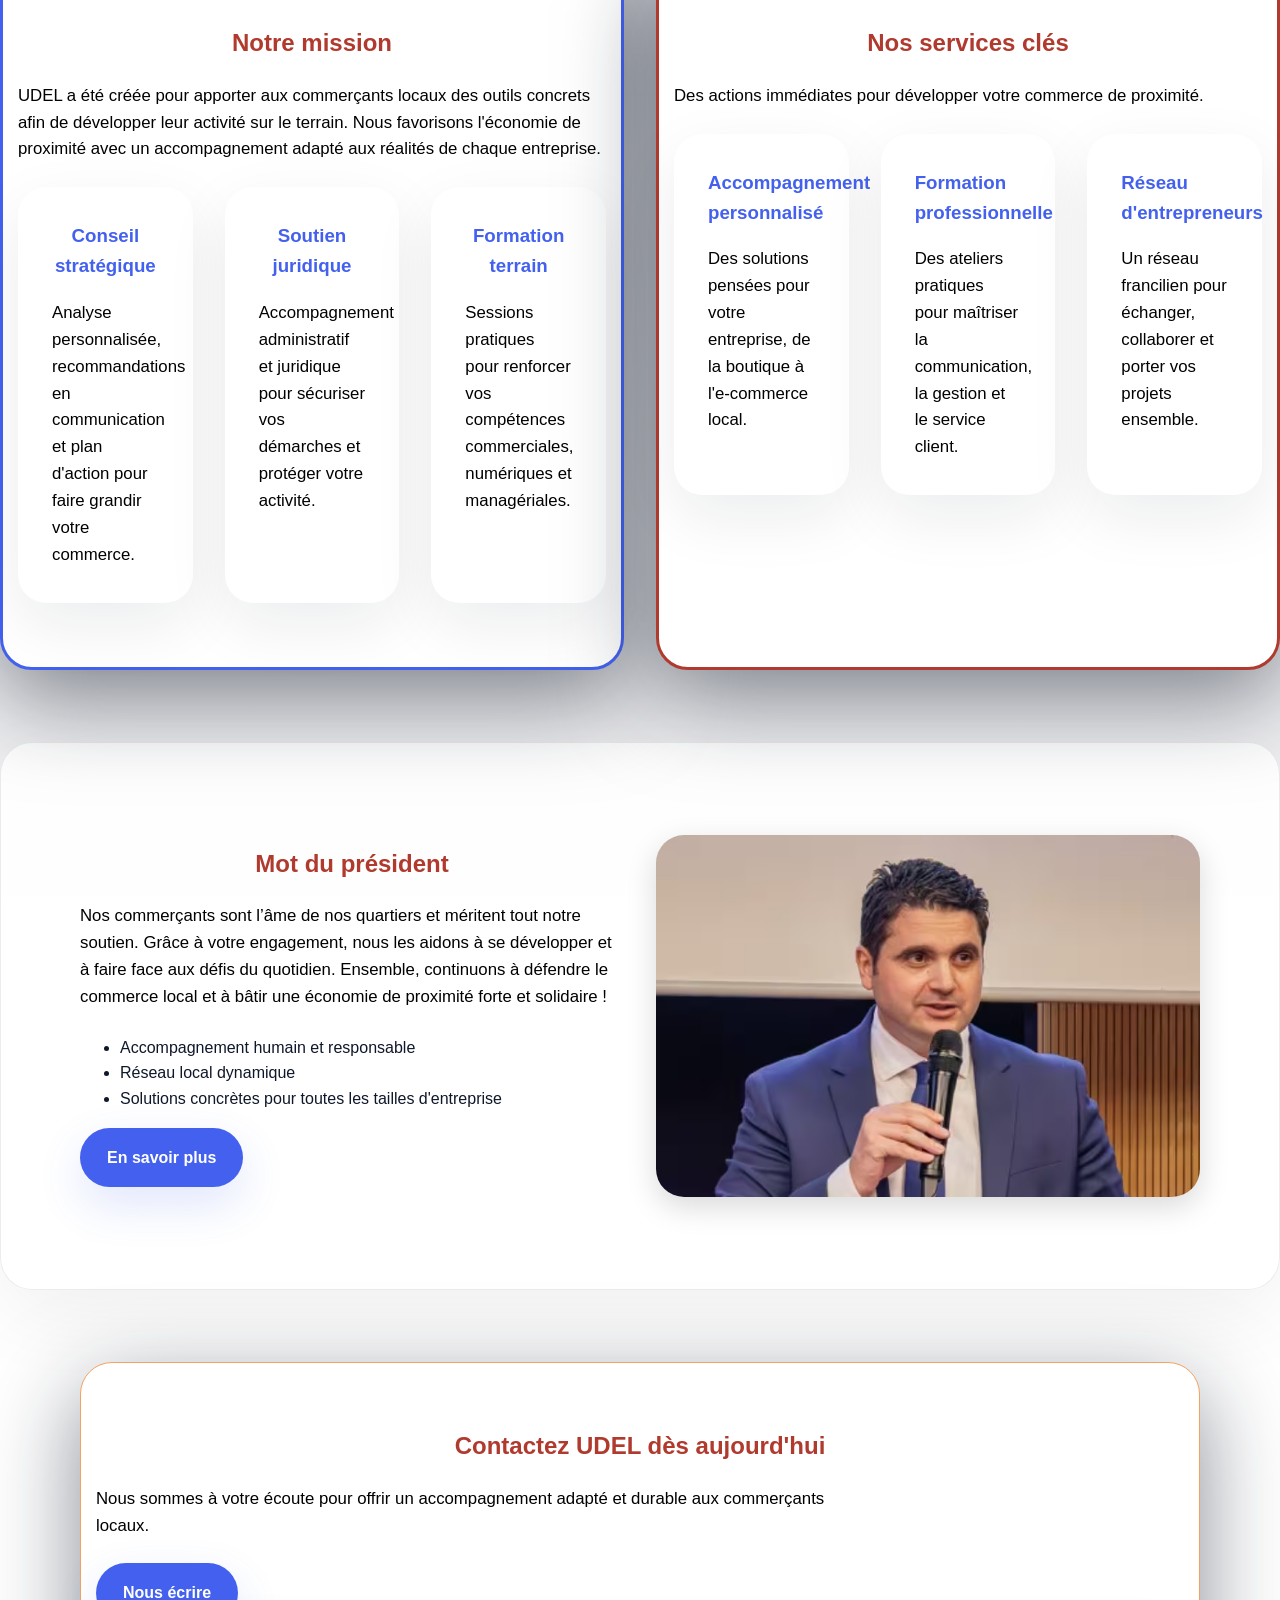
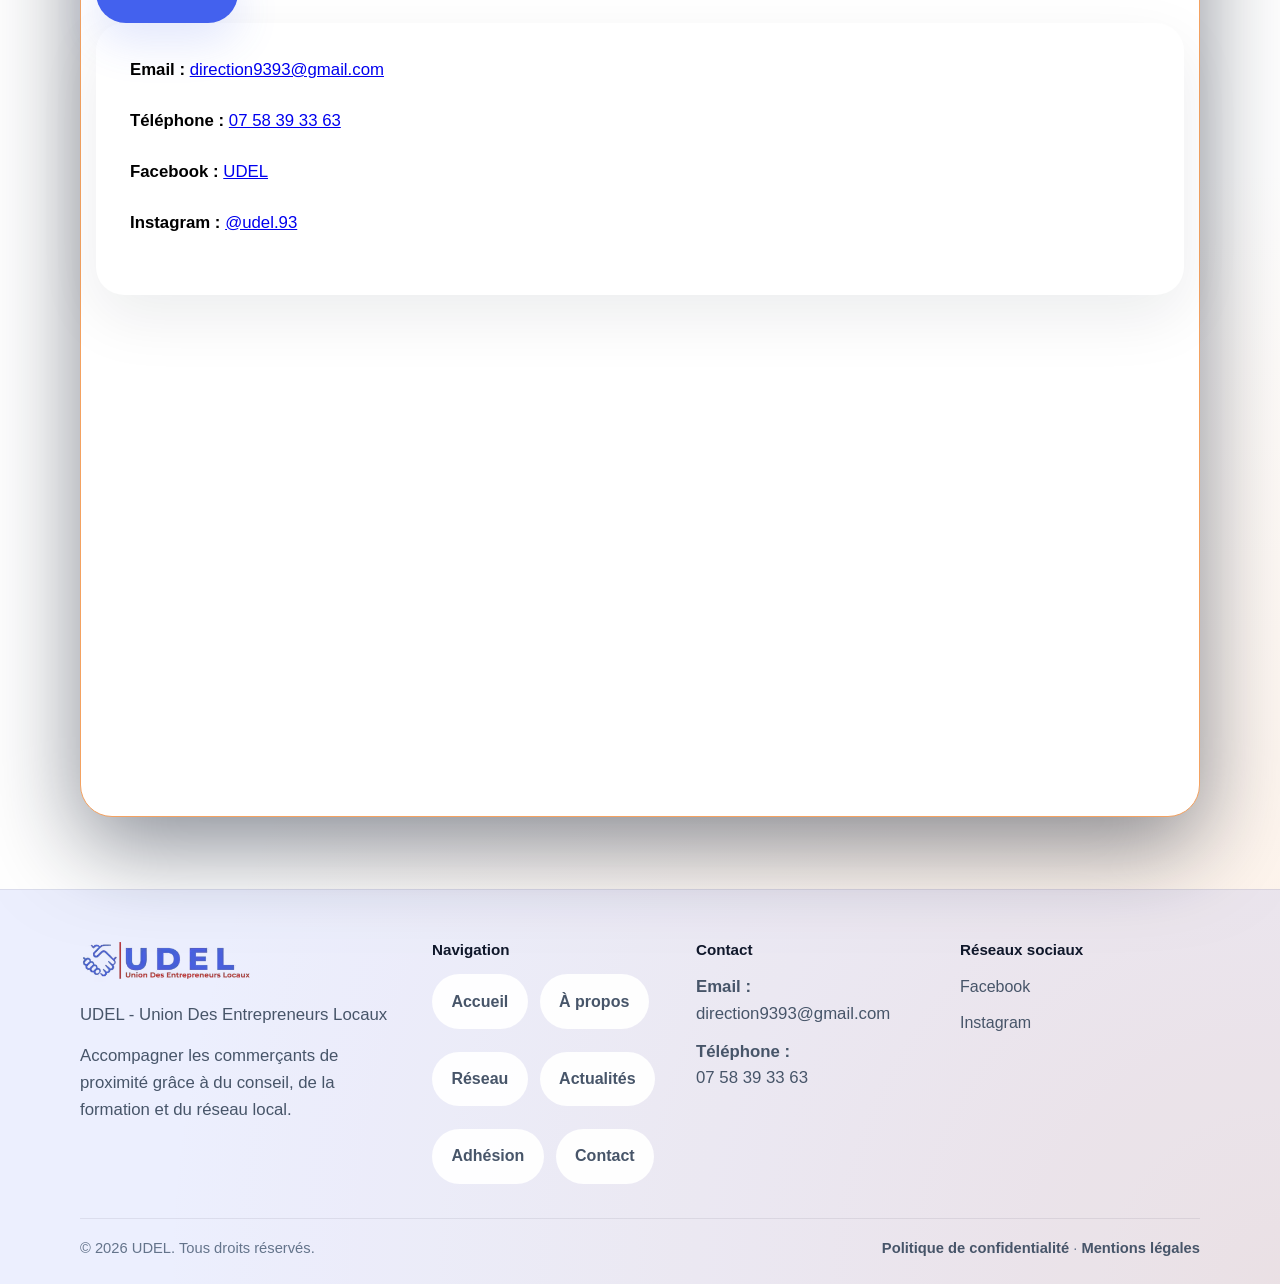
==== commit 532f1a76: "Ajout des documents PDF, des pages légales et mise à jour du style" ====
--- a/index.html
+++ b/index.html
@@ -9,7 +9,9 @@
   <link rel="canonical" href="https://www.udel.fr/">
   
   <!-- C'EST ICI : Le lien pour afficher le logo dans l'onglet -->
-  <link rel="icon" type="image/udel.avif" href="favicon.png">
+  <link rel="icon" href="images/udel.avif" type="image/avif">
+  <!-- Fallback PNG pour navigateurs plus anciens -->
+  <link rel="icon" href="favicon.png" type="image/png">
   
   <link rel="stylesheet" href="styles.css">
 </head>
--- a/styles.css
+++ b/styles.css
@@ -188,7 +188,6 @@
   overflow: hidden;
   background: rgba(255, 255, 255, 0.14);
   box-shadow: 0 10px 30px rgba(0, 0, 0, 0.15);
-  max-width: 640px;
   margin-inline: auto;
 }
 
@@ -216,7 +215,8 @@
 p {
   margin: 0 0 1.5rem;
   max-width: 760px;
-  color: rgba(15, 23, 42, 0.86);
+  color: black;
+  font-size: 1.05rem;
 }
 
 .button, button {
@@ -320,6 +320,27 @@
   gap: 14px;
 }
 
+.feature-grid article {
+  display: flex;
+  flex-direction: column;
+  min-height: 220px;
+}
+
+.feature-grid article .price {
+  margin-top: auto;
+  text-align: center;
+  font-size: 1.6rem;
+  font-weight: 800;
+  color: #B03A2E;
+}
+
+/* Centrer les titres des cartes tarifaires */
+.feature-grid article h2,
+.feature-grid article h3 {
+  text-align: center;
+  margin-top: 0;
+}
+
 .list-check li {
   padding-left: 1.9rem;
   position: relative;
@@ -456,7 +477,8 @@
     grid-template-columns: 1fr 1fr;
   }
   .content-block {
-    display: block;
+    display: flex;
+    flex-direction: column;
     gap: 32px;
   }
 }
@@ -481,6 +503,10 @@
     flex-direction: column;
     align-items: flex-start;
   }
+  .site-header {
+    clip-path: polygon(0 0, 100% 0, 100% 90%, 0 100%);
+    padding-bottom: 32px;
+  }
 }
 @media (max-width: 680px) {
   .container {
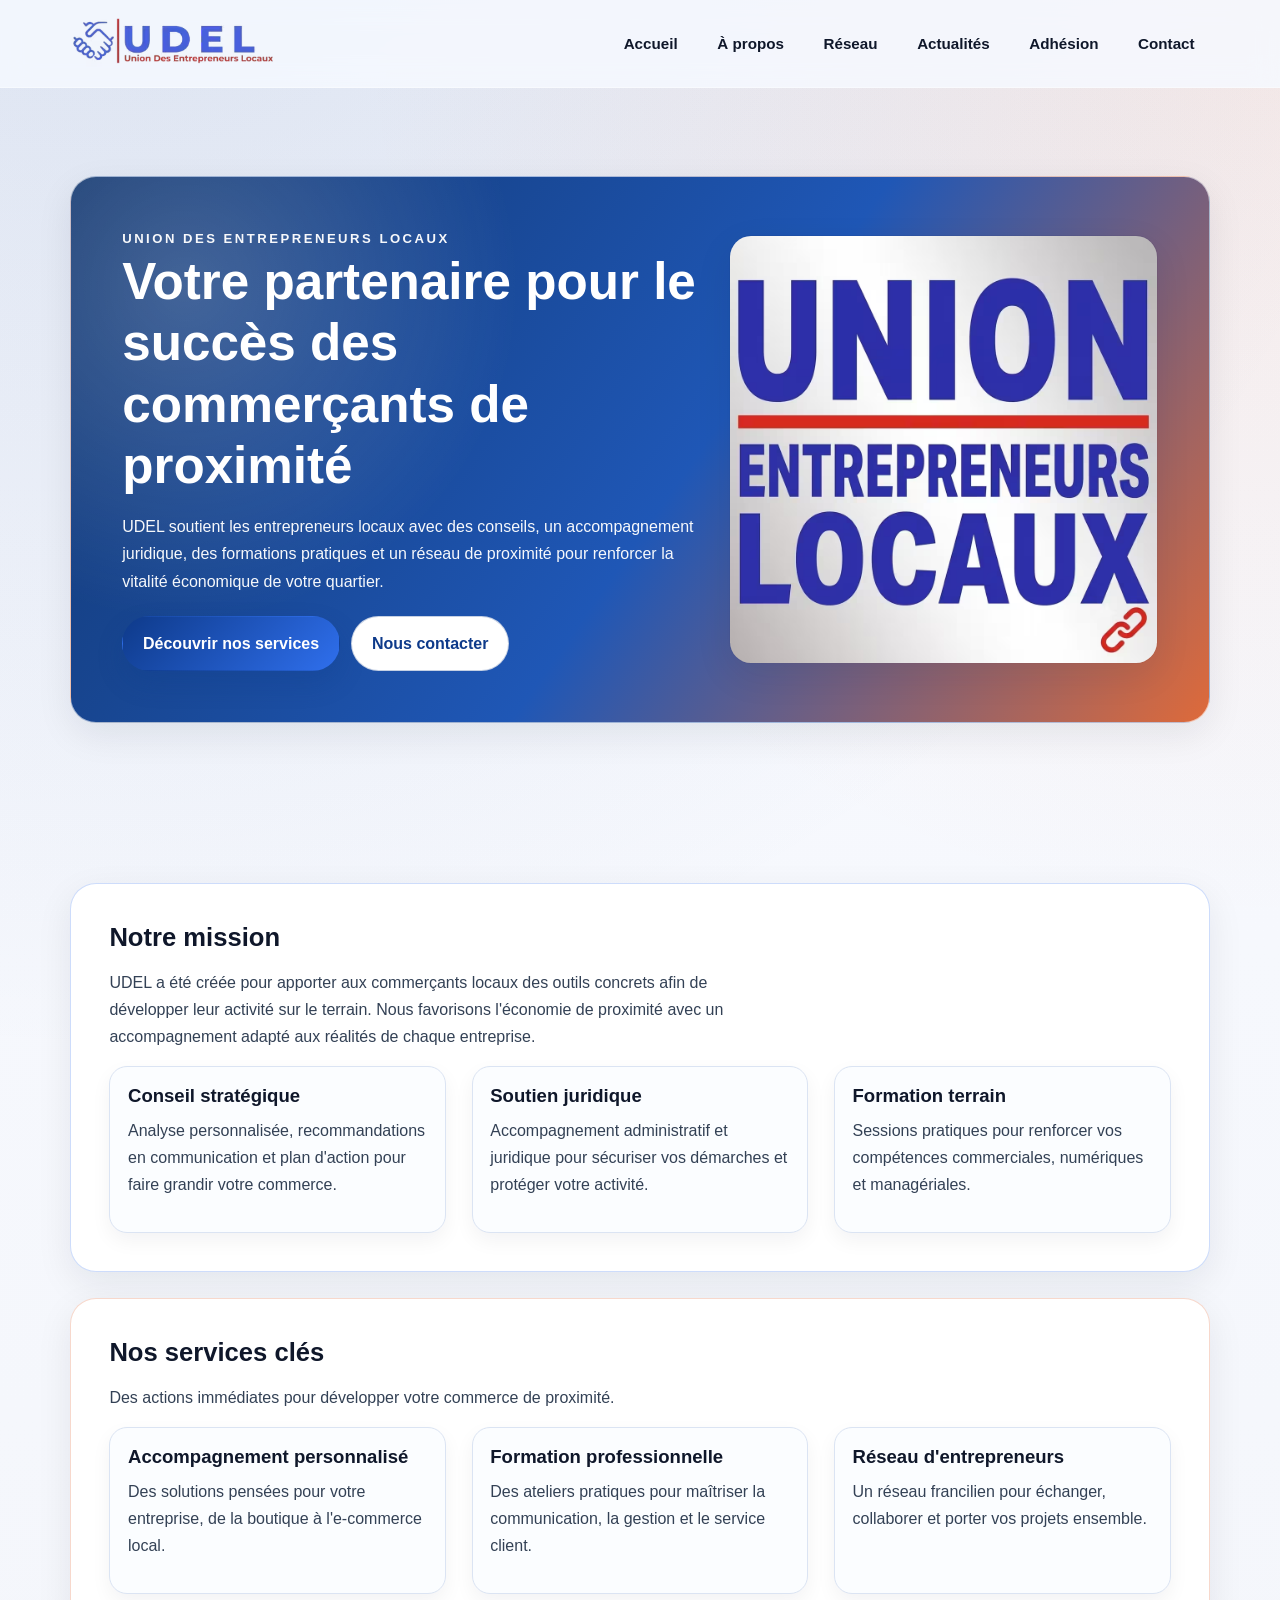
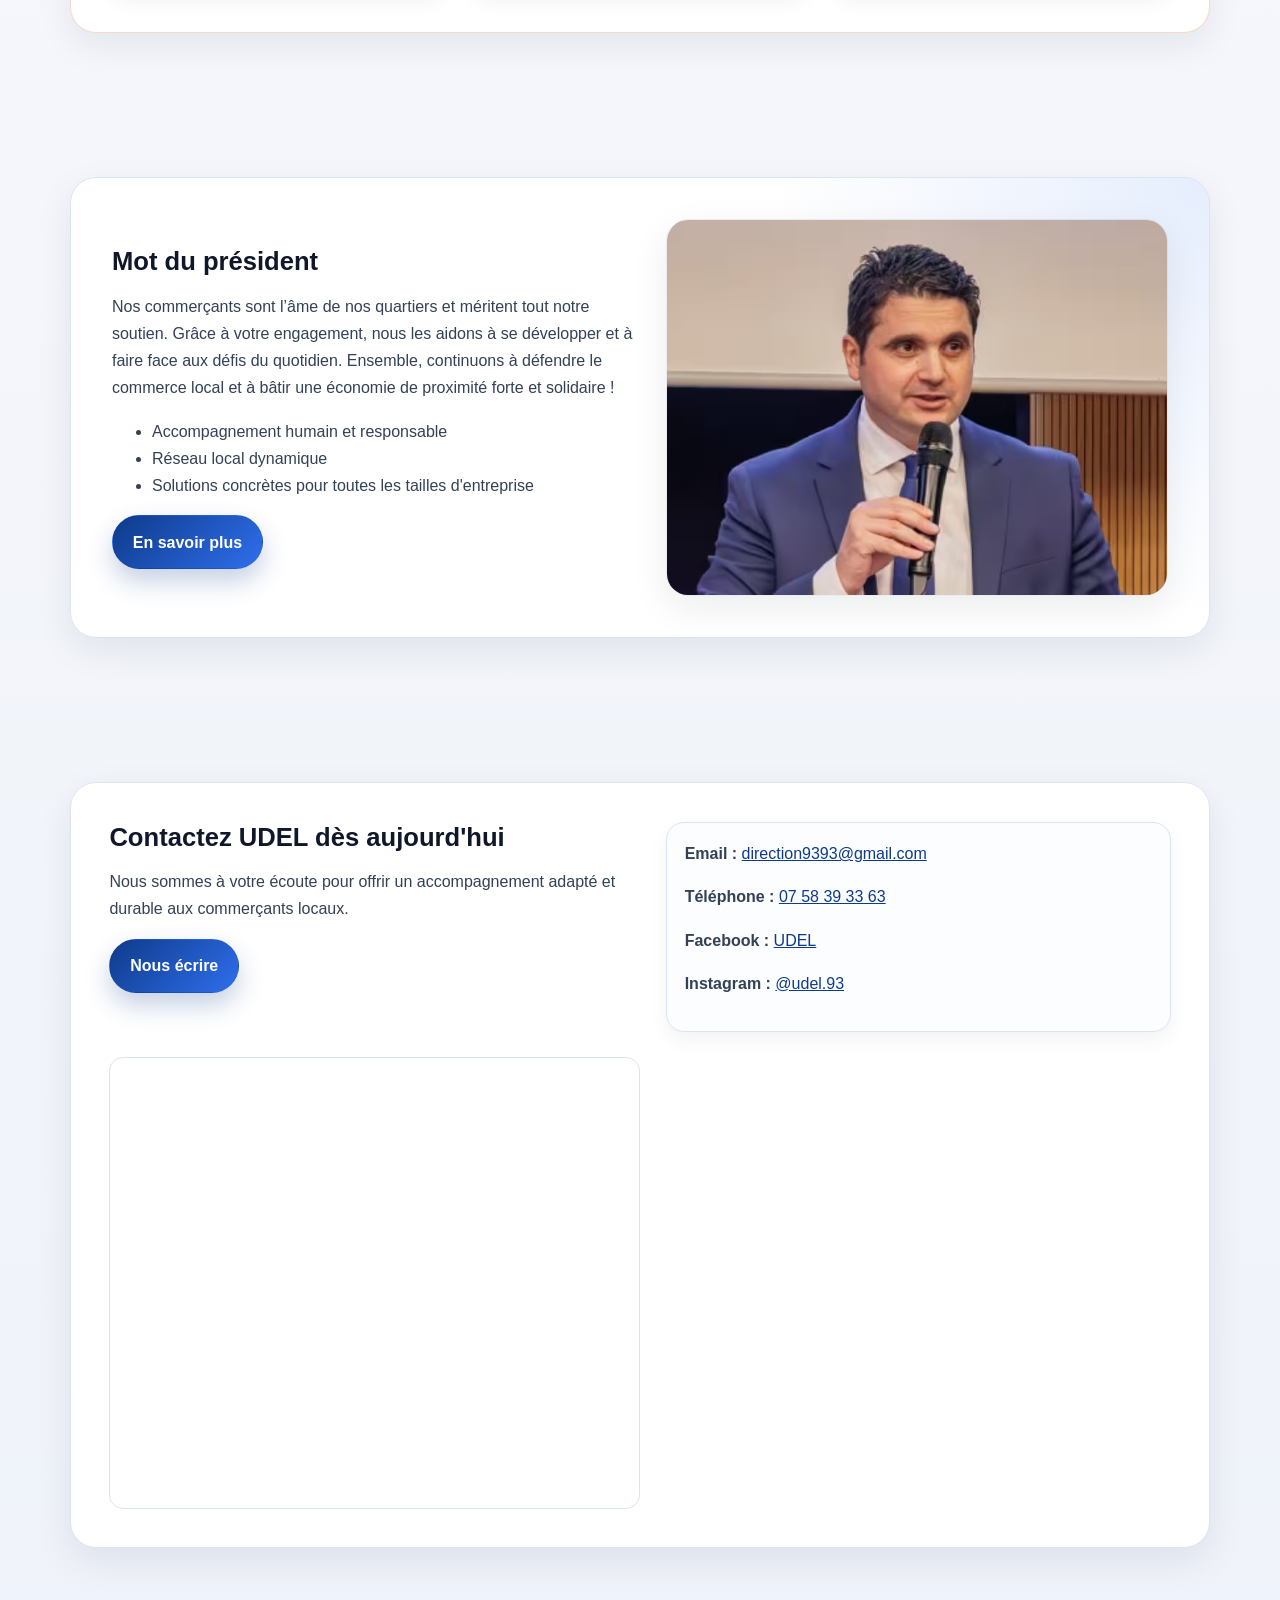
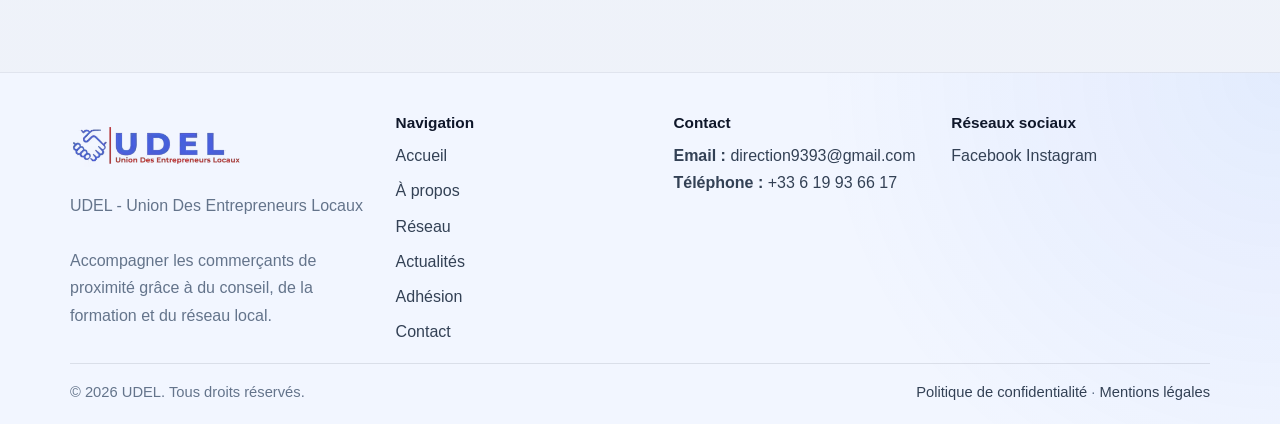
==== commit 569b18fc: "Refactor styles.scss: Update color variables to CSS custom properties, enhance layout and spacing, a" ====
--- a/index.html
+++ b/index.html
@@ -13,15 +13,22 @@
   <!-- Fallback PNG pour navigateurs plus anciens -->
   <link rel="icon" href="favicon.png" type="image/png">
   
+  <link rel="preconnect" href="https://fonts.googleapis.com">
+  <link rel="preconnect" href="https://fonts.gstatic.com" crossorigin>
+  <link href="https://fonts.googleapis.com/css2?family=Manrope:wght@400;500;600;700;800&family=Sora:wght@500;600;700;800&display=swap" rel="stylesheet">
   <link rel="stylesheet" href="styles.css">
 </head>
 <body>
   <header class="site-header">
     <div class="container header-inner">
       <a class="brand" href="index.html">
-        <img src="images/udel.avif" alt="Logo UDEL 'Union Des Entrepreneurs Locaux'" />
+        <img src="images/udel.avif" alt="Logo UDEL 'Union Des Entrepreneurs Locaux'"  loading="lazy" decoding="async"/>
       </a>
-      <nav aria-label="navigation">
+      <input type="checkbox" id="menu-toggle" class="site-nav-toggle" aria-label="Afficher le menu principal">
+      <label for="menu-toggle" class="site-nav-button">
+        Menu
+      </label>
+      <nav class="site-nav" aria-label="navigation">
         <a href="index.html">Accueil</a>
         <a href="about.html">À propos</a>
         <a href="reseau.html">Réseau</a>
@@ -44,8 +51,8 @@
             <a class="button button-secondary" href="contact.html">Nous contacter</a>
           </div>
         </div>
-        <figure class="hero-illustration" aria-label="Illustration du commerce local">
-          <img src="images/image.jpg " alt="Équipe d'entrepreneurs locaux" />
+        <figure class="hero-illustration hero-illustration--contain" aria-label="Illustration du commerce local">
+          <img class="media-fit-contain" src="images/unionentre.avif" alt="Équipe d'entrepreneurs locaux"  loading="lazy" decoding="async"/>
         </figure>
       </div>
     </section>
@@ -103,7 +110,7 @@
           <a class="button button-primary" href="about.html">En savoir plus</a>
         </div>
         <figure class="highlight-image" aria-label="Équipe d'entrepreneurs locaux">
-          <img src="images/massinissa.avif " alt="Équipe d'entrepreneurs locaux" />       
+          <img src="images/massinissa.avif" alt="Équipe d'entrepreneurs locaux"  loading="lazy" decoding="async"/>       
          </figure>
       </div>
     </section>
@@ -131,7 +138,7 @@
             src="https://www.openstreetmap.org/export/embed.html?bbox=2.3795%2C48.9130%2C2.3845%2C48.9155&amp;layer=mapnik&amp;marker=48.91419%2C2.38162"
             loading="lazy">
           </iframe>
-
+        </div>
       </div>
 
     </section>
@@ -141,7 +148,7 @@
     <div class="container footer-grid">
       <div class="footer-branding">
         <a class="brand" href="index.html">
-          <img src="images/udel.avif" alt="Logo UDEL" />
+          <img src="images/udel.avif" alt="Logo UDEL"  loading="lazy" decoding="async"/>
         </a>
         <p>UDEL - Union Des Entrepreneurs Locaux</p>
         <p>Accompagner les commerçants de proximité grâce à du conseil, de la formation et du réseau local.</p>
@@ -163,7 +170,7 @@
         <div>
           <h3>Contact</h3>
           <p><strong>Email :</strong> <a href="mailto:direction9393@gmail.com">direction9393@gmail.com</a></p>
-          <p><strong>Téléphone :</strong> <a href="tel:0758393363">07 58 39 33 63</a></p>
+          <p><strong>Téléphone :</strong> <a href="tel:+33619936617">+33 6 19 93 66 17</a></p>
         </div>
 
         <div>
--- a/styles.css
+++ b/styles.css
@@ -1,12 +1,19 @@
-@charset "UTF-8";
 :root {
   color-scheme: light;
-  font-family: "Inter", "Segoe UI", Tahoma, Geneva, Verdana, sans-serif;
-  color: #0F172A;
-  /* stronger transition between grey and white */
-  background: radial-gradient(circle at top left, rgba(67, 97, 238, 0.22), transparent 24%), radial-gradient(circle at bottom right, rgba(244, 162, 97, 0.18), transparent 24%), linear-gradient(180deg, #888b96 0%, #FFFFFF 60%);
-  line-height: 1.6;
-  text-rendering: optimizeLegibility;
+  --bg-main: #f4f6fb;
+  --bg-card: #ffffff;
+  --bg-soft: #eef3ff;
+  --text-strong: #0f172a;
+  --text-body: #334155;
+  --text-muted: #64748b;
+  --brand: #0e3a8a;
+  --brand-2: #2f6fed;
+  --accent: #de6a3a;
+  --line: #dbe4f3;
+  --radius-xl: 26px;
+  --radius-lg: 18px;
+  --shadow-soft: 0 12px 36px rgba(15, 23, 42, 0.08);
+  --shadow-hover: 0 18px 40px rgba(15, 23, 42, 0.12);
 }
 
 * {
@@ -15,119 +22,131 @@
 
 html {
   scroll-behavior: smooth;
-}
-
-#mission {
-  border: 3px solid #4361EE;
-}
-#mission h3 {
-  color: #4361EE;
-}
-
-#services {
-  border: 3px solid #B03A2E;
-}
-
-h3 {
-  color: #4361EE;
 }
 
 body {
   margin: 0;
   min-height: 100vh;
-  background: transparent;
+  color: var(--text-body);
+  font-family: "Manrope", "Segoe UI", sans-serif;
+  line-height: 1.7;
+  text-rendering: optimizeLegibility;
+  background: radial-gradient(circle at 8% -8%, rgba(14, 58, 138, 0.14), transparent 33%), radial-gradient(circle at 100% 0%, rgba(222, 106, 58, 0.12), transparent 24%), linear-gradient(180deg, #f8faff 0%, var(--bg-main) 52%, #edf1f9 100%);
+}
+
+a {
+  color: var(--brand);
 }
 
 img {
+  display: block;
   max-width: 100%;
-  display: block;
+  height: auto;
 }
 
 .container {
-  width: min(1120px, 100% - 32px);
+  width: min(1140px, 100% - 2.4rem);
   margin: 0 auto;
 }
 
 .site-header {
   position: sticky;
   top: 0;
-  z-index: 20;
-  background: rgba(255, 255, 255, 0.85);
-  backdrop-filter: blur(18px);
-  border-bottom: 1px solid rgba(226, 232, 240, 0.8);
-  box-shadow: 0 20px 45px rgba(15, 23, 42, 0.08);
-  clip-path: polygon(0 0, 100% 0, 100% 60%, 0 100%);
-  padding: 8px 0;
-  padding-bottom: 62px;
+  z-index: 30;
+  border-bottom: 1px solid rgba(255, 255, 255, 0.4);
+  background: rgba(246, 249, 255, 0.84);
+  backdrop-filter: blur(14px);
 }
 
 .header-inner {
   display: flex;
   align-items: center;
   justify-content: space-between;
-  gap: 1rem;
-  padding: 12px 0;
+  gap: 1.2rem;
+  padding: 0.85rem 0;
 }
 
 .brand {
-  color: #0F172A;
-  font-size: 1.55rem;
-  font-weight: 800;
+  display: inline-flex;
+  align-items: center;
   text-decoration: none;
-  letter-spacing: 0.02em;
-}
-
-.brand > img {
-  height: 62px;
-}
-
-nav {
+}
+
+.brand img {
+  height: 60px;
+}
+
+.site-header nav {
   display: flex;
   flex-wrap: wrap;
-  gap: 0.75rem;
-}
-nav a {
+  gap: 0.55rem;
+}
+
+.site-nav-toggle,
+.site-nav-button {
+  display: none;
+}
+
+.site-nav-button {
+  min-width: 84px;
+  height: 44px;
+  padding: 0 1rem;
+  border-radius: 999px;
+  border: 1px solid rgba(15, 23, 42, 0.16);
+  background: #ffffff;
+  align-items: center;
+  justify-content: center;
+  gap: 0;
+  cursor: pointer;
+  font-weight: 800;
+  color: var(--text-strong);
+  text-transform: uppercase;
+  letter-spacing: 0.06em;
+}
+
+.site-header nav a {
   display: inline-flex;
   align-items: center;
-  padding: 0.85rem 1.15rem;
+  padding: 0.58rem 0.9rem;
   border-radius: 999px;
-  color: #0F172A;
+  border: 1px solid transparent;
   text-decoration: none;
-  font-weight: 600;
-  background: rgba(255, 255, 255, 0.95);
-  border: 1px solid transparent;
-  transition: all 0.25s ease;
-}
-
-nav a:hover,
-nav a:focus-visible {
-  color: #4361EE;
-  background: rgba(67, 97, 238, 0.12);
-  border-color: rgba(67, 97, 238, 0.2);
+  color: var(--text-strong);
+  font-weight: 700;
+  font-size: 0.95rem;
+  transition: background-color 0.2s ease, color 0.2s ease, border-color 0.2s ease, transform 0.2s ease;
+}
+
+.site-header nav a:hover,
+.site-header nav a:focus-visible {
+  color: var(--brand-2);
+  background: rgba(47, 111, 237, 0.1);
+  border-color: rgba(47, 111, 237, 0.22);
   transform: translateY(-1px);
 }
 
+main {
+  padding-bottom: 1rem;
+}
+
 .section {
-  padding: 72px 0;
-}
-
-.page-hero,
-.section-hero {
-  padding: 100px 0;
-}
-
+  padding: 4.5rem 0;
+}
+
+.section-hero,
 .page-hero {
-  color: #FFFFFF;
-  border-radius: 36px;
+  padding: 5.5rem 0;
+}
+
+.page-hero .container,
+.section-hero .container {
+  position: relative;
   overflow: hidden;
-}
-
-.page-hero::before {
-  content: "";
-  position: absolute;
-  inset: 0;
-  background: radial-gradient(circle at top left, rgba(255, 255, 255, 0.14), transparent 20%), radial-gradient(circle at bottom right, rgba(255, 255, 255, 0.14), transparent 18%);
-  pointer-events: none;
+  border: 1px solid rgba(255, 255, 255, 0.58);
+  border-radius: var(--radius-xl);
+  box-shadow: var(--shadow-soft);
+  background: radial-gradient(circle at 10% 20%, rgba(255, 255, 255, 0.2), transparent 30%), linear-gradient(125deg, #11366f 0%, #1f57b6 54%, #de6a3a 100%);
+  padding: clamp(2.2rem, 4vw, 4rem);
 }
 
 .hero-grid,
@@ -135,148 +154,180 @@
 .service-grid,
 .feature-grid,
 .contact-grid,
-.article-grid {
-  display: grid;
-  gap: 32px;
-}
-
-.article-grid {
-  grid-template-columns: repeat(auto-fit, minmax(280px, 1fr));
-}
-
-.article-card {
-  background: #FFFFFF;
-  border: 1px solid rgba(15, 23, 42, 0.12);
-  border-radius: 28px;
-  padding: 1.75rem;
-  box-shadow: 0 16px 40px rgba(15, 23, 42, 0.06);
-  display: flex;
-  flex-direction: column;
-  gap: 1rem;
-}
-
-.article-card time {
-  color: #B03A2E;
-  font-size: 0.95rem;
-}
-
-.article-card h3 {
-  margin: 0;
-  font-size: 1.25rem;
-  line-height: 1.3;
-}
-
-.article-card p {
-  margin: 0;
-  color: rgba(15, 23, 42, 0.8);
-  flex: 1;
-}
-
-.article-card a {
-  align-self: flex-start;
-  margin-top: auto;
+.article-grid,
+.contact-preview-grid {
+  display: grid;
+  gap: 1.6rem;
 }
 
 .hero-grid {
-  /*grid-template-columns: minmax(0, 1.4fr) minmax(320px, 1fr);*/
+  grid-template-columns: minmax(0, 1.15fr) minmax(280px, 0.85fr);
   align-items: center;
 }
 
 .hero-illustration,
 .highlight-image {
-  border-radius: 28px;
+  margin: 0;
+  border-radius: 22px;
   overflow: hidden;
-  background: rgba(255, 255, 255, 0.14);
-  box-shadow: 0 10px 30px rgba(0, 0, 0, 0.15);
-  margin-inline: auto;
+  border: 1px solid rgba(15, 23, 42, 0.08);
+  box-shadow: var(--shadow-soft);
+}
+
+.hero-illustration img,
+.highlight-image img {
+  width: 100%;
+  aspect-ratio: 4/3;
+  -o-object-fit: cover;
+     object-fit: cover;
+}
+
+.hero-illustration img.media-fit-contain {
+  aspect-ratio: auto;
+  -o-object-fit: contain;
+     object-fit: contain;
+  height: auto;
+}
+
+.hero-illustration--contain {
+  display: flex;
+  align-items: center;
+  justify-content: center;
+}
+
+.hero-illustration--contain img.media-fit-contain {
+  width: 100%;
+  max-width: 100%;
+  height: auto !important;
+  aspect-ratio: auto !important;
+  -o-object-fit: contain !important;
+     object-fit: contain !important;
+  -o-object-position: center;
+     object-position: center;
 }
 
 .eyebrow {
   margin: 0;
-  color: #B03A2E;
-  letter-spacing: 0.18em;
-  font-size: 1.5rem;
+  font-size: 0.82rem;
   text-transform: uppercase;
+  letter-spacing: 0.19em;
+  color: rgba(255, 255, 255, 0.92);
+  font-weight: 800;
+}
+
+h1,
+h2,
+h3 {
+  margin-top: 0;
+  color: var(--text-strong);
+  font-family: "Sora", "Manrope", sans-serif;
+  line-height: 1.2;
 }
 
 h1 {
-  margin: 0.6rem 0 1.4rem;
-  font-size: clamp(3rem, 4vw, 4.6rem);
-  line-height: 1.04;
-  color: #4361EE;
+  margin-bottom: 1.05rem;
+  font-size: clamp(1.9rem, 4vw, 3.35rem);
+  color: #ffffff;
 }
 
 h2 {
-  margin-top: 0;
-  color: #B03A2E;
-  text-align: center;
+  margin-bottom: 1rem;
+  font-size: clamp(1.45rem, 2vw, 2rem);
+}
+
+h3 {
+  margin-bottom: 0.6rem;
+  font-size: 1.16rem;
 }
 
 p {
-  margin: 0 0 1.5rem;
-  max-width: 760px;
-  color: black;
-  font-size: 1.05rem;
-}
-
-.button, button {
+  margin: 0 0 1rem;
+  max-width: 75ch;
+  color: var(--text-body);
+}
+
+.page-hero p,
+.section-hero p {
+  color: rgba(255, 255, 255, 0.96);
+}
+
+.hero-actions {
+  display: flex;
+  flex-wrap: wrap;
+  gap: 0.7rem;
+  margin-top: 1.35rem;
+}
+
+.button,
+button {
   display: inline-flex;
   align-items: center;
   justify-content: center;
-  gap: 0.5rem;
-  padding: 16px 26px;
+  gap: 0.45rem;
+  padding: 0.78rem 1.24rem;
   border-radius: 999px;
   border: 1px solid transparent;
   text-decoration: none;
-  font-weight: 700;
-  transition: transform 0.25s ease, box-shadow 0.25s ease, background 0.25s ease;
-}
-
-.button:hover, button:hover,
+  font-weight: 800;
+  cursor: pointer;
+  transition: transform 0.2s ease, box-shadow 0.2s ease, background-color 0.2s ease, color 0.2s ease;
+}
+
+.button:hover,
 .button:focus-visible,
+button:hover,
 button:focus-visible {
-  transform: translateY(-2px);
-}
-
-.button-primary {
-  background: #4361EE;
-  color: #FFFFFF;
-  box-shadow: 0 18px 45px rgba(67, 97, 238, 0.16);
-  border-color: rgba(67, 97, 238, 0.12);
+  transform: translateY(-1px);
+}
+
+.button-primary,
+button {
+  background: linear-gradient(135deg, var(--brand) 0%, var(--brand-2) 100%);
+  color: #ffffff;
+  box-shadow: 0 12px 26px rgba(14, 58, 138, 0.24);
 }
 
 .button-primary:hover,
-.button-primary:focus-visible {
-  box-shadow: 0 24px 60px rgba(67, 97, 238, 0.24);
-  transform: translateY(-2px);
+.button-primary:focus-visible,
+button:hover,
+button:focus-visible {
+  box-shadow: 0 16px 34px rgba(14, 58, 138, 0.3);
 }
 
 .button-secondary {
-  background: transparent;
-  color: #B03A2E;
-  border-color: #4361EE;
-  background: white;
-}
-
-.section-highlight {
-  background: rgba(255, 255, 255, 0.9);
-  border-radius: 32px;
-  border: 1px solid rgba(15, 23, 42, 0.08);
-  box-shadow: 0 26px 80px rgba(15, 23, 42, 0.06);
-  padding: 76px 0;
-}
-
-.section:not(.section-highlight):not(.page-hero) .container {
-  background: #FFFFFF;
-  border-radius: 32px;
-  /* Ligne à ajouter si vous voulez une vraie bordure visible : */
-  border: 1px solid #F4A261;
-  box-shadow: 0 28px 90px rgba(15, 23, 42, 0.5);
-  padding: 64px 15px;
+  border-color: rgba(14, 58, 138, 0.24);
+  background: #ffffff;
+  color: var(--brand);
+}
+
+.button-secondary:hover,
+.button-secondary:focus-visible {
+  background: var(--bg-soft);
+}
+
+.content-block {
+  display: grid;
+  gap: 1.6rem;
+}
+
+.section:not(.page-hero):not(.section-hero):not(.section-highlight) .container {
+  padding: clamp(1.2rem, 3vw, 2.5rem);
+  border-radius: var(--radius-xl);
+  border: 1px solid var(--line);
+  background: var(--bg-card);
+  box-shadow: var(--shadow-soft);
+}
+
+.section-highlight .container {
+  padding: clamp(1.35rem, 3.2vw, 2.8rem);
+  border-radius: var(--radius-xl);
+  border: 1px solid var(--line);
+  background: radial-gradient(circle at right top, rgba(47, 111, 237, 0.12), transparent 36%), var(--bg-card);
+  box-shadow: var(--shadow-soft);
 }
 
 .highlight-grid {
-  grid-template-columns: minmax(0, 1fr) minmax(360px, 1fr);
+  grid-template-columns: minmax(0, 1fr) minmax(280px, 0.95fr);
   align-items: center;
 }
 
@@ -285,31 +336,66 @@
   grid-template-columns: repeat(3, minmax(0, 1fr));
 }
 
-.content-block {
-  display: flex;
-  gap: 32px;
-}
-
 .service-grid article,
 .feature-grid article,
-.content-block article,
+.article-card,
 .contact-summary,
 .contact-form {
-  background: #FFFFFF;
-  border: none;
-  border-radius: 28px;
-  padding: 34px;
-  box-shadow: 0 22px 62px rgba(15, 23, 42, 0.08);
-}
-
-.service-grid article h3,
-.feature-grid article h3 {
-  margin-top: 0;
-}
-
-.service-grid article p,
-.feature-grid article p {
+  border-radius: var(--radius-lg);
+  border: 1px solid var(--line);
+  background: #fbfdff;
+  box-shadow: 0 8px 20px rgba(15, 23, 42, 0.05);
+}
+
+.service-grid article,
+.feature-grid article,
+.article-card,
+.contact-summary,
+.contact-form {
+  padding: 1.1rem;
+}
+
+.service-grid article,
+.feature-grid article {
+  transition: transform 0.2s ease, box-shadow 0.2s ease;
+}
+
+.service-grid article:hover,
+.feature-grid article:hover {
+  transform: translateY(-2px);
+  box-shadow: var(--shadow-hover);
+}
+
+.article-grid {
+  grid-template-columns: repeat(auto-fit, minmax(250px, 1fr));
+}
+
+.article-card {
+  display: flex;
+  flex-direction: column;
+  gap: 0.8rem;
+}
+
+.article-card img {
+  width: 100%;
+  aspect-ratio: 16/10;
+  -o-object-fit: cover;
+     object-fit: cover;
+  border-radius: 14px;
+}
+
+.article-card time {
+  color: var(--accent);
+  font-weight: 700;
+  font-size: 0.88rem;
+}
+
+.article-card h3 {
   margin-bottom: 0;
+}
+
+.article-card .button {
+  margin-top: auto;
 }
 
 .list-check {
@@ -317,98 +403,134 @@
   margin: 0;
   padding: 0;
   display: grid;
-  gap: 14px;
-}
-
-.feature-grid article {
-  display: flex;
-  flex-direction: column;
-  min-height: 220px;
+  gap: 0.6rem;
+}
+
+.list-check li {
+  position: relative;
+  padding-left: 1.35rem;
+}
+
+.list-check li::before {
+  content: "";
+  position: absolute;
+  left: 0;
+  top: 0.62rem;
+  width: 8px;
+  height: 8px;
+  border-radius: 50%;
+  background: var(--brand-2);
+}
+
+.feature-grid article img,
+.service-grid article img {
+  margin-bottom: 0.8rem;
+  border-radius: 12px;
+  width: 100%;
+  aspect-ratio: 16/10;
+  -o-object-fit: cover;
+     object-fit: cover;
 }
 
 .feature-grid article .price {
   margin-top: auto;
+  margin-bottom: 0;
+  font-size: 1.45rem;
+  font-weight: 800;
+  color: var(--accent);
   text-align: center;
-  font-size: 1.6rem;
-  font-weight: 800;
-  color: #B03A2E;
-}
-
-/* Centrer les titres des cartes tarifaires */
-.feature-grid article h2,
-.feature-grid article h3 {
-  text-align: center;
-  margin-top: 0;
-}
-
-.list-check li {
-  padding-left: 1.9rem;
-  position: relative;
-}
-
-.list-check li::before {
-  content: "✓";
-  position: absolute;
-  left: 0;
-  color: #4361EE;
-  font-weight: 700;
-}
-
-.section-actions {
-  text-align: left;
-}
-
-.section-actions .button, .section-actions button {
-  margin-top: 1rem;
-}
-
+}
+
+#mission {
+  border: 1px solid rgba(47, 111, 237, 0.24);
+}
+
+#services {
+  border: 1px solid rgba(222, 106, 58, 0.26);
+}
+
+.contact-preview-grid,
 .contact-grid {
-  grid-template-columns: minmax(0, 1fr) minmax(360px, 1fr);
+  grid-template-columns: minmax(0, 1fr) minmax(0, 0.95fr);
+  align-items: start;
+}
+
+.contact-grid .container {
+  width: 100%;
+  margin: 1rem 0 0;
+  padding: 0;
+  border: 0;
+  border-radius: 0;
+  box-shadow: none;
+  background: transparent;
 }
 
 .contact-form {
   display: grid;
-  gap: 18px;
+  gap: 0.85rem;
 }
 
 .contact-form label {
   font-weight: 700;
+  color: var(--text-strong);
 }
 
 .contact-form input,
 .contact-form textarea {
   width: 100%;
-  padding: 16px 18px;
-  border: 1px solid rgba(15, 23, 42, 0.16);
-  border-radius: 18px;
-  background: rgba(136, 139, 150, 0.95);
+  border: 1px solid #c7d4ea;
+  border-radius: 12px;
+  padding: 0.8rem 0.95rem;
+  background: #ffffff;
   font: inherit;
+  color: var(--text-strong);
 }
 
 .contact-form textarea {
+  min-height: 160px;
   resize: vertical;
-  min-height: 180px;
+}
+
+.contact-form input:focus,
+.contact-form textarea:focus {
+  outline: 2px solid rgba(47, 111, 237, 0.25);
+  border-color: var(--brand-2);
+}
+
+.map-placeholder {
+  border-radius: 14px;
+  overflow: hidden;
+  border: 1px solid var(--line);
+  min-height: 230px;
+  background: #ffffff;
+}
+
+iframe {
+  display: block;
+}
+
+.section-actions {
+  text-align: left;
 }
 
 .site-footer {
-  background: rgba(67, 97, 238, 0.1);
+  margin-top: 2.2rem;
+  padding: 2.6rem 0 1.2rem;
   border-top: 1px solid rgba(15, 23, 42, 0.08);
-  color: #334155;
-  padding: 48px 0 24px;
+  background: radial-gradient(circle at 100% 0%, rgba(47, 111, 237, 0.08), transparent 35%), #f2f6ff;
 }
 
 .footer-grid {
   display: grid;
-  grid-template-columns: minmax(0, 320px) minmax(0, 1fr);
-  gap: 32px;
-  align-items: start;
-  padding-bottom: 24px;
-  border-bottom: 1px solid rgba(15, 23, 42, 0.08);
+  grid-template-columns: minmax(0, 300px) minmax(0, 1fr);
+  gap: 1.6rem;
+  padding-bottom: 1.1rem;
+  border-bottom: 1px solid rgba(15, 23, 42, 0.1);
 }
 
 .footer-branding {
   display: grid;
-  gap: 14px;
+  gap: 0.7rem;
 }
 
 .footer-branding .brand img {
@@ -417,117 +539,148 @@
 
 .footer-branding p {
   margin: 0;
-  color: #475569;
-  max-width: 320px;
+  color: var(--text-muted);
 }
 
 .footer-links {
   display: grid;
   grid-template-columns: repeat(3, minmax(0, 1fr));
-  gap: 24px;
+  gap: 1.2rem;
 }
 
 .footer-links h3 {
-  margin: 0 0 0.75rem;
-  color: #0F172A;
-  font-size: 0.95rem;
+  margin-bottom: 0.6rem;
+  font-size: 0.96rem;
+}
+
+.footer-links nav {
+  display: grid;
+  gap: 0.5rem;
 }
 
 .footer-links a,
 .footer-links p {
-  display: block;
-  margin: 0 0 0.65rem;
+  margin: 0;
+  color: var(--text-body);
   text-decoration: none;
-  color: #475569;
 }
 
 .footer-links a:hover,
-.footer-links a:focus-visible {
-  color: #4361EE;
+.footer-links a:focus-visible,
+.footer-bottom a:hover,
+.footer-bottom a:focus-visible {
+  color: var(--brand-2);
 }
 
 .footer-bottom {
   display: flex;
+  justify-content: space-between;
   flex-wrap: wrap;
-  justify-content: space-between;
-  gap: 1rem;
-  padding-top: 18px;
-}
+  gap: 0.7rem;
+  padding-top: 1rem;
+}
+
 .footer-bottom p {
   margin: 0;
-  color: #64748b;
   font-size: 0.92rem;
-}
+  color: var(--text-muted);
+}
+
 .footer-bottom a {
+  color: var(--text-body);
   text-decoration: none;
-  color: #475569;
-  font-weight: 600;
-}
-
-.footer-bottom a:hover,
-.footer-bottom a:focus-visible {
-  color: #0F172A;
-}
-
-@media (max-width: 960px) {
-  .footer-grid {
-    grid-template-columns: 1fr;
-  }
-  .footer-links {
-    grid-template-columns: 1fr 1fr;
-  }
-  .content-block {
-    display: flex;
-    flex-direction: column;
-    gap: 32px;
-  }
-}
-@media (max-width: 680px) {
-  .footer-links {
-    grid-template-columns: 1fr;
-  }
-  .footer-bottom {
-    flex-direction: column;
-    align-items: flex-start;
-  }
-}
-@media (max-width: 960px) {
+}
+
+@keyframes rise-fade {
+  from {
+    opacity: 0;
+    transform: translateY(10px);
+  }
+  to {
+    opacity: 1;
+    transform: translateY(0);
+  }
+}
+.page-hero .container,
+.section-hero .container,
+.section .container {
+  animation: rise-fade 0.55s ease both;
+}
+
+@media (prefers-reduced-motion: reduce) {
+  *,
+  *::before,
+  *::after {
+    animation: none !important;
+    transition: none !important;
+    scroll-behavior: auto !important;
+  }
+}
+@media (max-width: 980px) {
+  .header-inner {
+    flex-wrap: wrap;
+    align-items: center;
+  }
+  .site-nav-toggle {
+    position: absolute;
+    inline-size: 1px;
+    block-size: 1px;
+    padding: 0;
+    margin: -1px;
+    overflow: hidden;
+    clip: rect(0 0 0 0);
+    white-space: nowrap;
+    border: 0;
+  }
+  .site-nav-button {
+    display: inline-flex;
+    margin-left: auto;
+  }
+  .site-nav {
+    width: 100%;
+    max-height: 0;
+    overflow: hidden;
+    opacity: 0;
+    transition: max-height 0.28s ease, opacity 0.2s ease;
+    display: grid;
+    gap: 0.5rem;
+    margin-top: 0.35rem;
+  }
+  .site-nav-toggle:checked + .site-nav-button + .site-nav {
+    max-height: 420px;
+    opacity: 1;
+  }
   .hero-grid,
   .highlight-grid,
   .contact-grid,
+  .contact-preview-grid,
   .service-grid,
   .feature-grid {
     grid-template-columns: 1fr;
   }
-  .header-inner {
+  .footer-grid {
+    grid-template-columns: 1fr;
+  }
+  .footer-links {
+    grid-template-columns: repeat(2, minmax(0, 1fr));
+  }
+}
+@media (max-width: 680px) {
+  .container {
+    width: min(1140px, 100% - 1.1rem);
+  }
+  .section {
+    padding: 3rem 0;
+  }
+  .site-nav a,
+  .button,
+  button {
+    width: 100%;
+  }
+  .footer-links,
+  .footer-bottom {
+    grid-template-columns: 1fr;
     flex-direction: column;
     align-items: flex-start;
   }
-  .site-header {
-    clip-path: polygon(0 0, 100% 0, 100% 90%, 0 100%);
-    padding-bottom: 32px;
-  }
-}
-@media (max-width: 680px) {
-  .container {
-    width: min(100%, 100% - 24px);
-  }
-  .button, button {
-    width: 100%;
-  }
-  nav {
-    width: 100%;
-    justify-content: flex-start;
-  }
-  .page-hero,
-  .section-highlight,
-  .section:not(.section-highlight):not(.page-hero) .container {
-    border-radius: 24px;
-  }
-}
-button {
-  background: #4361EE;
-  color: #FFFFFF;
-  border-color: rgba(67, 97, 238, 0.12);
-  cursor: pointer;
 }/*# sourceMappingURL=styles.css.map */
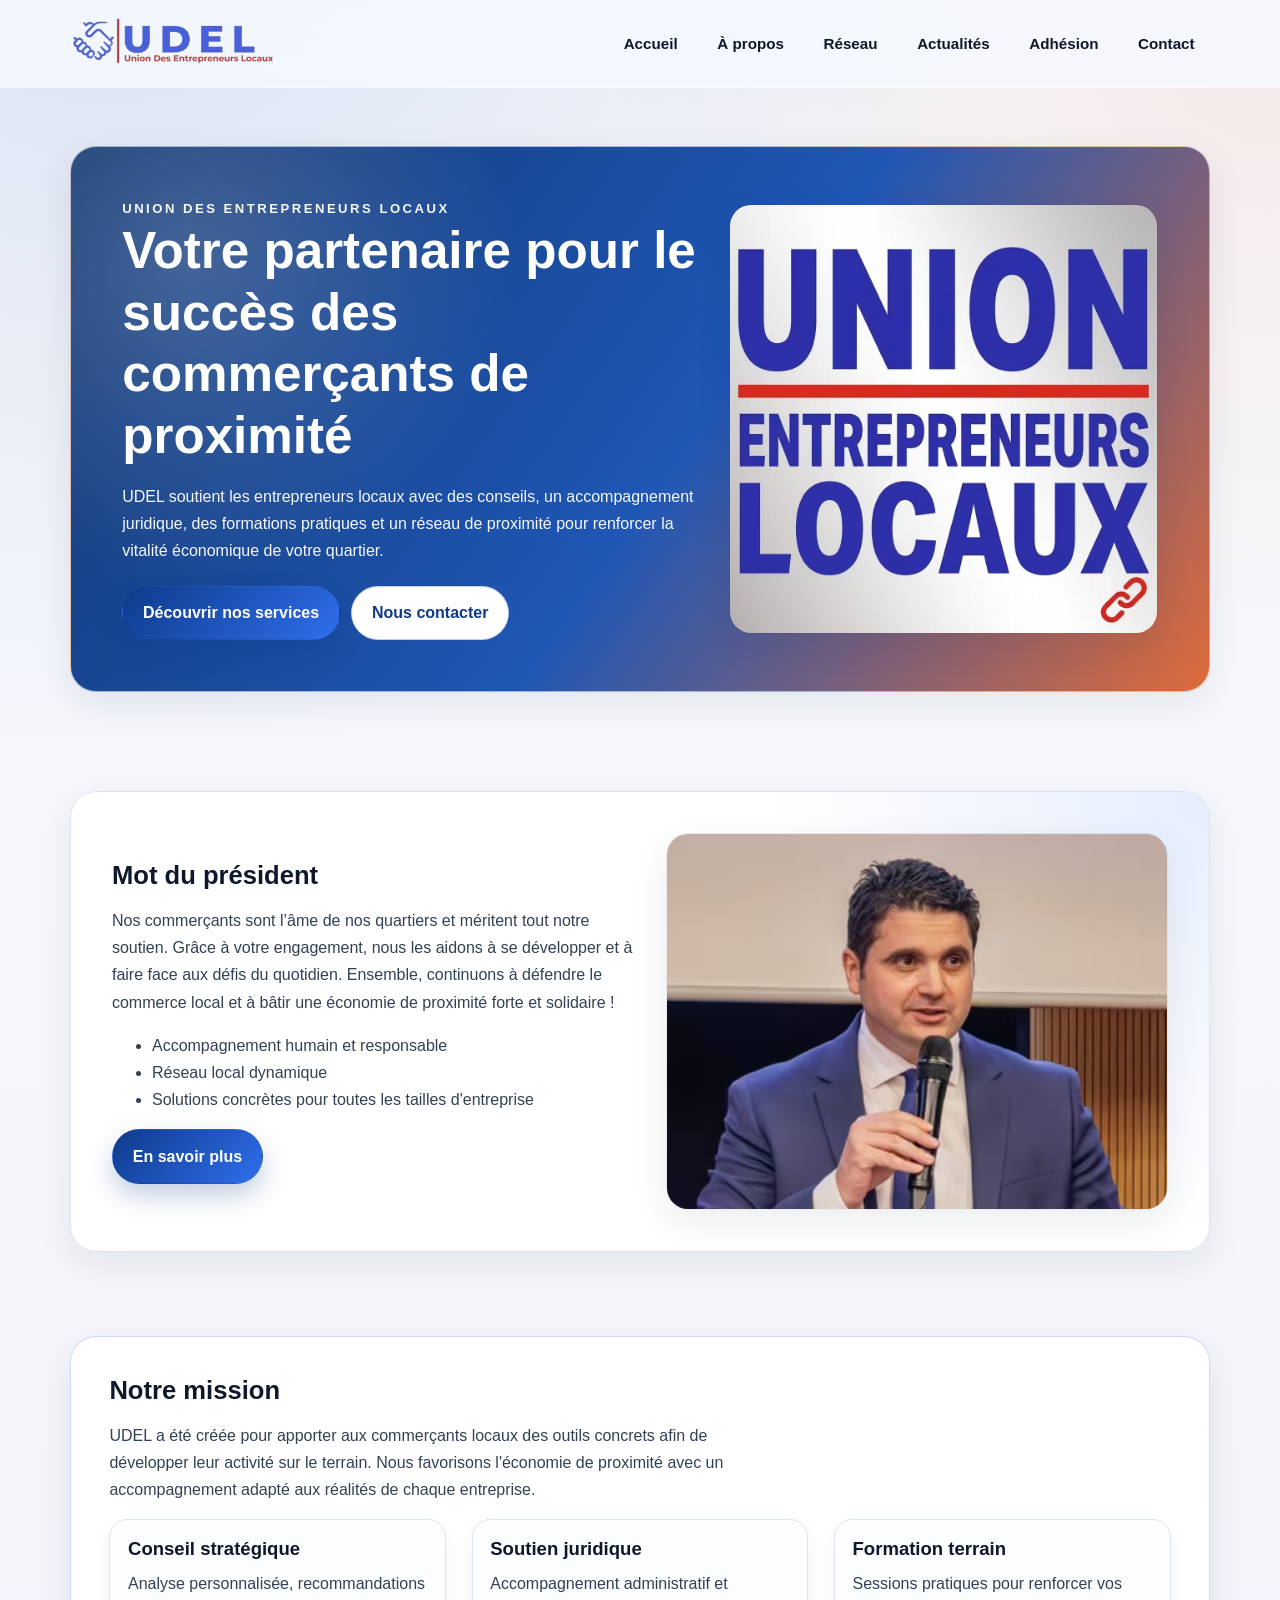
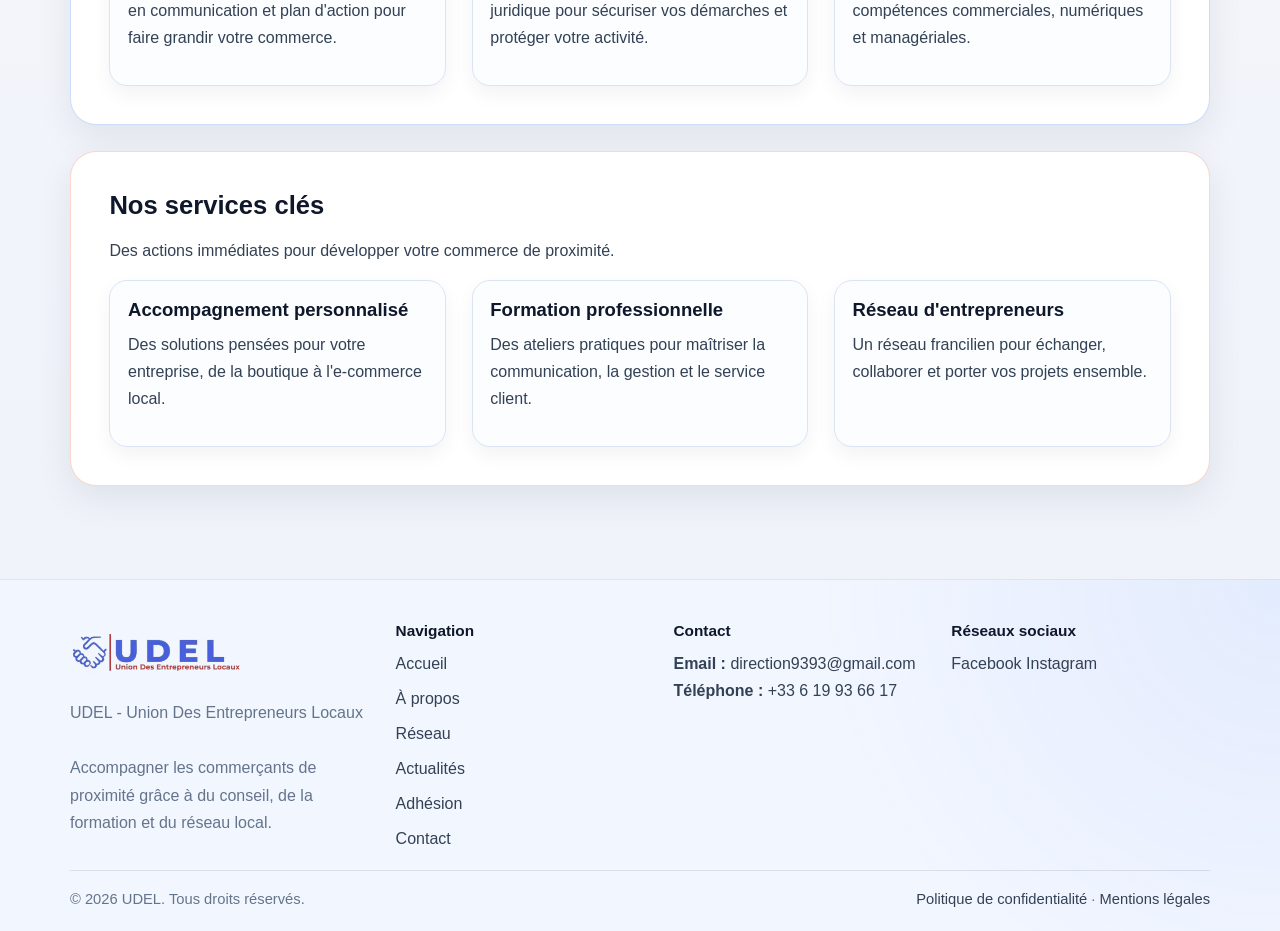
==== commit 20fe9763: "Mise à jour" ====
--- a/index.html
+++ b/index.html
@@ -57,6 +57,24 @@
       </div>
     </section>
 
+    <section class="section section-highlight">
+      <div class="container highlight-grid">
+        <div>
+          <h2>Mot du président</h2>
+          <p>Nos commerçants sont l’âme de nos quartiers et méritent tout notre soutien. Grâce à votre engagement, nous les aidons à se développer et à faire face aux défis du quotidien. Ensemble, continuons à défendre le commerce local et à bâtir une économie de proximité forte et solidaire !</p>
+          <ul>
+            <li>Accompagnement humain et responsable</li>
+            <li>Réseau local dynamique</li>
+            <li>Solutions concrètes pour toutes les tailles d'entreprise</li>
+          </ul>
+          <a class="button button-primary" href="about.html">En savoir plus</a>
+        </div>
+        <figure class="highlight-image" aria-label="Équipe d'entrepreneurs locaux">
+          <img src="images/massinissa.avif" alt="Équipe d'entrepreneurs locaux"  loading="lazy" decoding="async"/>       
+         </figure>
+      </div>
+    </section>
+
     <section class="section content-block">
       <div class="container" id="mission">
         <h2>Notre mission</h2>
@@ -97,51 +115,10 @@
       </div>
     </section>
 
-    <section class="section section-highlight">
-      <div class="container highlight-grid">
-        <div>
-          <h2>Mot du président</h2>
-          <p>Nos commerçants sont l’âme de nos quartiers et méritent tout notre soutien. Grâce à votre engagement, nous les aidons à se développer et à faire face aux défis du quotidien. Ensemble, continuons à défendre le commerce local et à bâtir une économie de proximité forte et solidaire !</p>
-          <ul>
-            <li>Accompagnement humain et responsable</li>
-            <li>Réseau local dynamique</li>
-            <li>Solutions concrètes pour toutes les tailles d'entreprise</li>
-          </ul>
-          <a class="button button-primary" href="about.html">En savoir plus</a>
-        </div>
-        <figure class="highlight-image" aria-label="Équipe d'entrepreneurs locaux">
-          <img src="images/massinissa.avif" alt="Équipe d'entrepreneurs locaux"  loading="lazy" decoding="async"/>       
-         </figure>
-      </div>
-    </section>
+    
 
 
-    <section class="section section-contact-preview">
-      <div class="container contact-preview-grid">
-        <div>
-          <h2>Contactez UDEL dès aujourd'hui</h2>
-          <p>Nous sommes à votre écoute pour offrir un accompagnement adapté et durable aux commerçants locaux.</p>
-          <a class="button button-primary" href="contact.html">Nous écrire</a>
-        </div>
-        <div class="contact-summary">
-          <p><strong>Email :</strong> <a href="mailto:direction9393@gmail.com">direction9393@gmail.com</a></p>
-          <p><strong>Téléphone :</strong> <a href="tel:0758393363">07 58 39 33 63</a></p>
-          <p><strong>Facebook :</strong> <a href="https://www.facebook.com/uniondesentrepreneurslocaux" target="_blank" rel="noopener">UDEL</a></p>
-          <p><strong>Instagram :</strong> <a href="https://www.instagram.com/udel.93/" target="_blank" rel="noopener">@udel.93</a></p>
-        </div>
-        <div id="map-container" class="map-placeholder">
-          <iframe 
-            title="Carte de localisation de l'entreprise"
-            width="100%" 
-            height="450" 
-            style="border: 0; border-radius: 8px;"
-            src="https://www.openstreetmap.org/export/embed.html?bbox=2.3795%2C48.9130%2C2.3845%2C48.9155&amp;layer=mapnik&amp;marker=48.91419%2C2.38162"
-            loading="lazy">
-          </iframe>
-        </div>
-      </div>
 
-    </section>
   </main>
 
   <footer class="site-footer">
--- a/styles.css
+++ b/styles.css
@@ -130,12 +130,12 @@
 }
 
 .section {
-  padding: 4.5rem 0;
+  padding: 2.6rem 0;
 }
 
 .section-hero,
 .page-hero {
-  padding: 5.5rem 0;
+  padding: 3.6rem 0;
 }
 
 .page-hero .container,
@@ -345,13 +345,6 @@
   border: 1px solid var(--line);
   background: #fbfdff;
   box-shadow: 0 8px 20px rgba(15, 23, 42, 0.05);
-}
-
-.service-grid article,
-.feature-grid article,
-.article-card,
-.contact-summary,
-.contact-form {
   padding: 1.1rem;
 }
 
@@ -375,7 +368,6 @@
   flex-direction: column;
   gap: 0.8rem;
 }
-
 .article-card img {
   width: 100%;
   aspect-ratio: 16/10;
@@ -383,17 +375,16 @@
      object-fit: cover;
   border-radius: 14px;
 }
-
 .article-card time {
   color: var(--accent);
   font-weight: 700;
   font-size: 0.88rem;
 }
-
 .article-card h3 {
   margin-bottom: 0;
-}
-
+  color: var(--brand);
+  font-size: 1rem;
+}
 .article-card .button {
   margin-top: auto;
 }
@@ -405,7 +396,6 @@
   display: grid;
   gap: 0.6rem;
 }
-
 .list-check li {
   position: relative;
   padding-left: 1.35rem;
@@ -670,7 +660,7 @@
     width: min(1140px, 100% - 1.1rem);
   }
   .section {
-    padding: 3rem 0;
+    padding: 1rem 0;
   }
   .site-nav a,
   .button,
